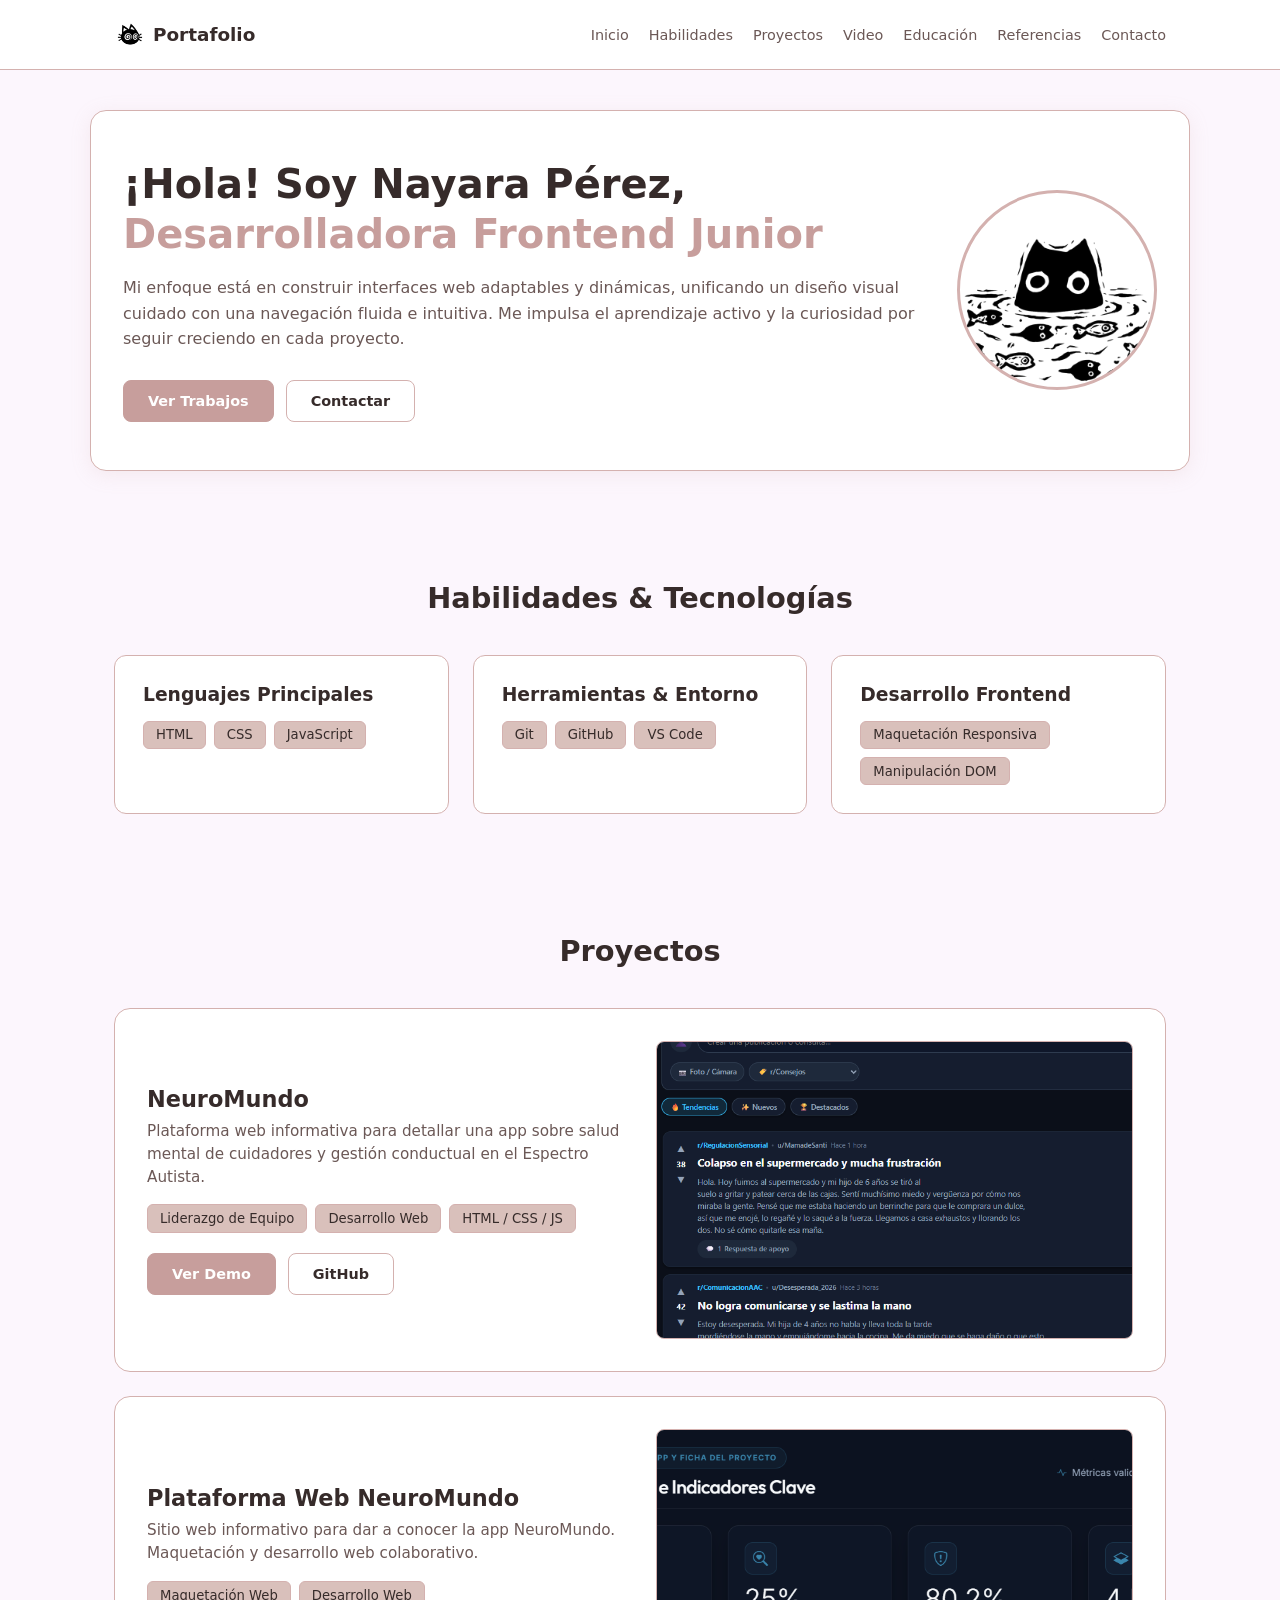
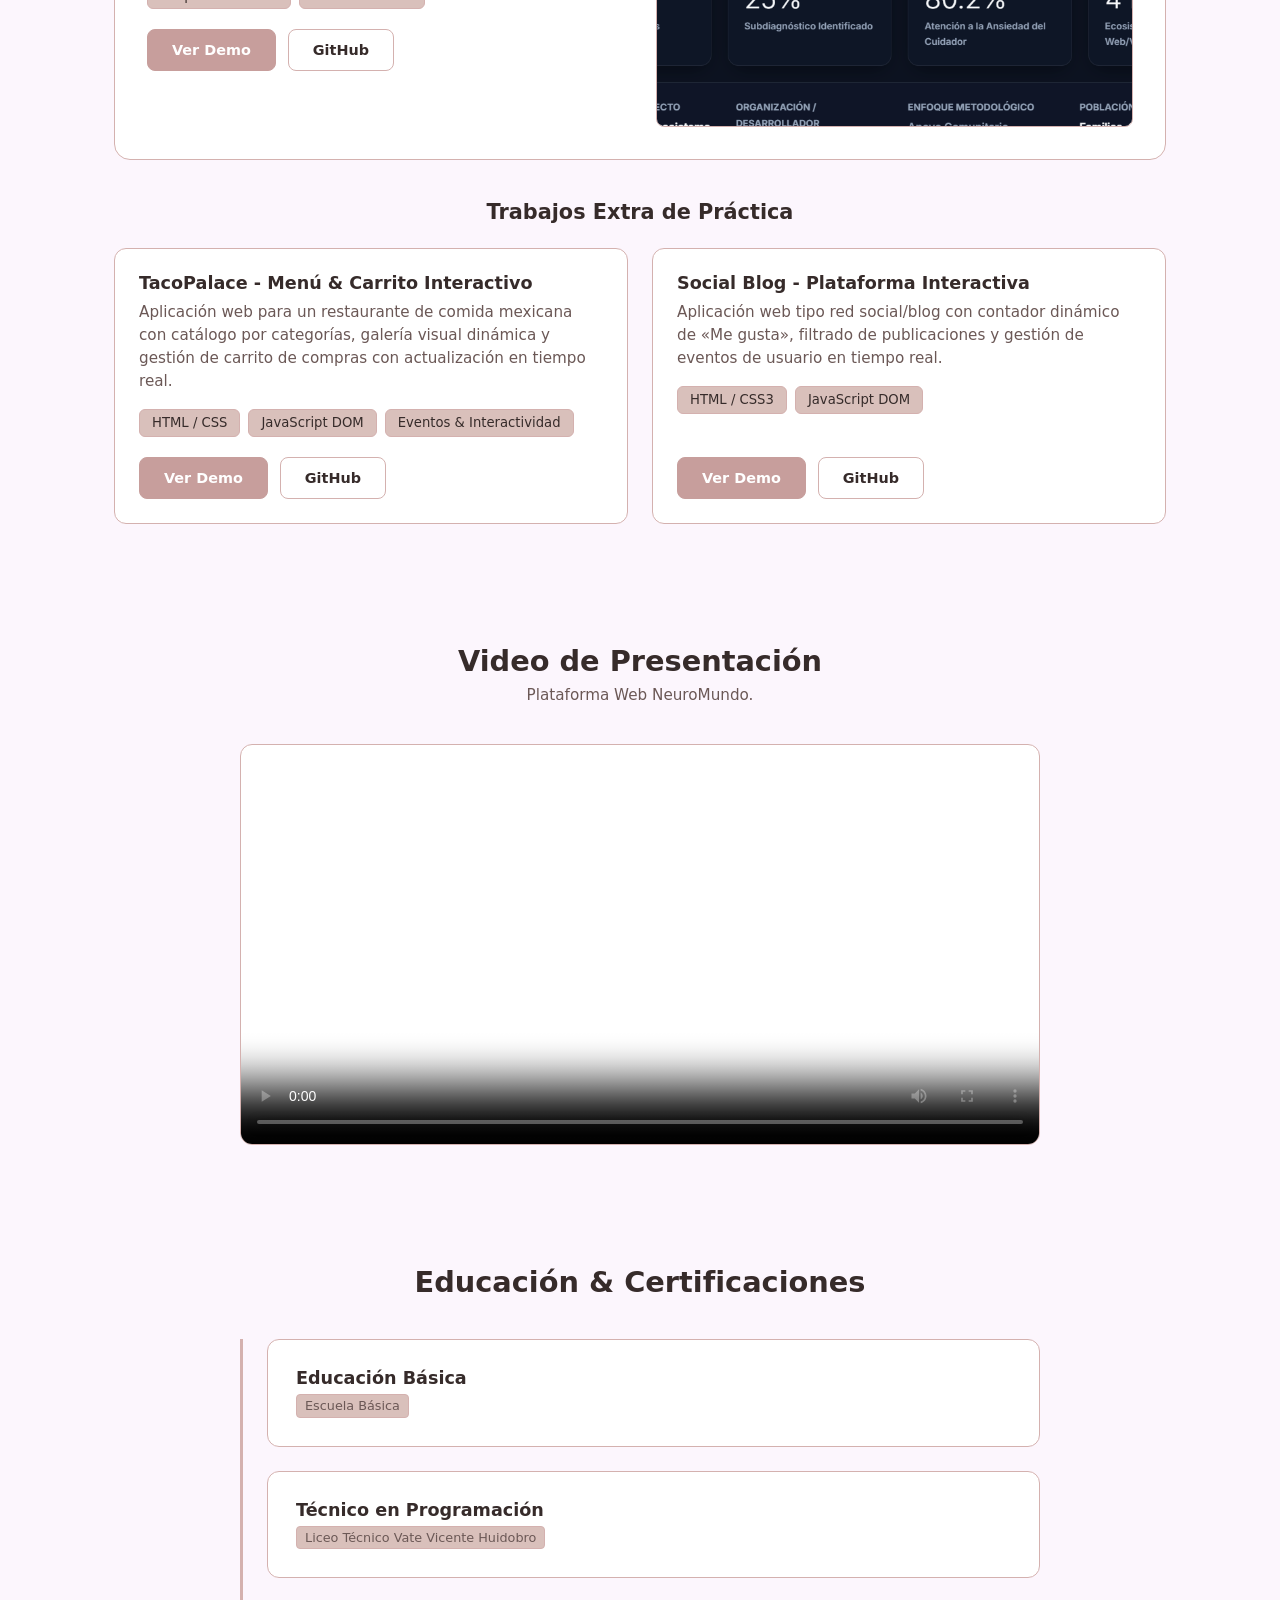
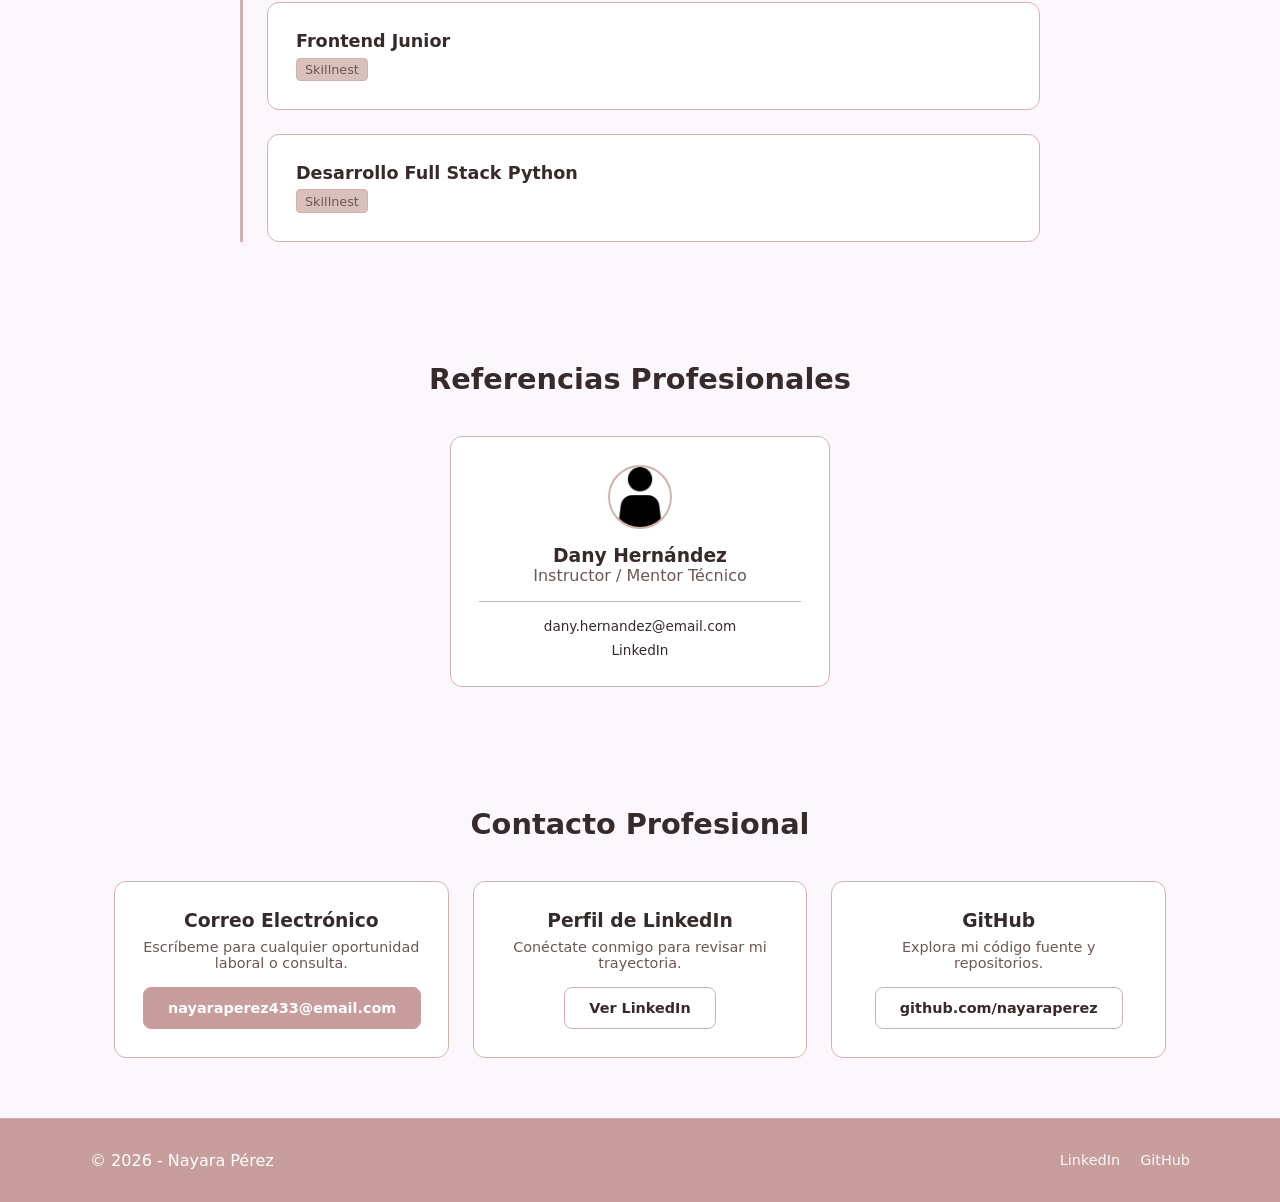
==== Portafolio/index.html @ c48d0a8e "ok" ====
<!DOCTYPE html>
<html lang="es">
<head>
  <!-- =================================================================
       ENCABEZADO Y CONFIGURACIÓN BASE
       ================================================================= -->
  <meta charset="UTF-8">
  <meta name="viewport" content="width=device-width, initial-scale=1.0">
  <title>Portafolio | Nayara Pérez</title>
  <link rel="stylesheet" href="static/css/style.css">
</head>
<body>

  <!-- =================================================================
       BARRA DE NAVEGACIÓN
       ================================================================= -->
  <nav class="barra-navegacion">
    <div class="contenedor-navegacion">
      <!-- Logotipo de la marca -->
      <a href="#" class="logotipo">
        <img src="static/img/logo_cat.png" alt="Logotipo personal" class="imagen-logotipo">
        <span>Portafolio</span>
      </a>

      <!-- Botón menú hamburguesa (móviles) -->
      <button class="boton-menu" id="boton-menu" aria-label="Abrir menú de navegación">
        <span class="barra"></span>
        <span class="barra"></span>
        <span class="barra"></span>
      </button>

      <!-- Menú de enlaces principales -->
      <ul class="menu-navegacion" id="menu-navegacion">
        <li><a href="#acerca" class="enlace-navegacion">Inicio</a></li>
        <li><a href="#habilidades" class="enlace-navegacion">Habilidades</a></li>
        <li><a href="#proyectos" class="enlace-navegacion">Proyectos</a></li>
        <li><a href="#video-demostracion" class="enlace-navegacion">Video</a></li>
        <li><a href="#educacion" class="enlace-navegacion">Educación</a></li>
        <li><a href="#referencias" class="enlace-navegacion">Referencias</a></li>
        <li><a href="#contacto" class="enlace-navegacion">Contacto</a></li>
      </ul>
    </div>
  </nav>

  <!-- =================================================================
       CONTENIDO PRINCIPAL
       ================================================================= -->
  <main>

    <!-- ---------------------------------------------------------------
         SECCIÓN: ACERCA DE MÍ (PRESENTACIÓN / HERO)
         --------------------------------------------------------------- -->
    <section id="acerca" class="acerca">
      <div class="tarjeta-presentacion">
        <div class="contenido-presentacion">
          <h1 class="titulo-presentacion">
            ¡Hola! Soy Nayara Pérez,<br>
            <span class="destacado">Desarrolladora Frontend Junior</span>
          </h1>
          
          <p class="descripcion-presentacion">
            Mi enfoque está en construir interfaces web adaptables y dinámicas, unificando un diseño visual cuidado con una navegación fluida e intuitiva. Me impulsa el aprendizaje activo y la curiosidad por seguir creciendo en cada proyecto.
          </p>
          
          <div class="botones-presentacion">
            <a href="#proyectos" class="boton boton-principal">Ver Trabajos</a>
            <a href="#contacto" class="boton boton-borde">Contactar</a>
          </div>
        </div>

        <div class="multimedia-presentacion">
          <div class="contenedor-avatar">
            <img src="static/img/gatos.png" alt="Fotografía profesional de Nayara Pérez" class="imagen-presentacion">
          </div>
        </div>
      </div>
    </section>

    <!-- ---------------------------------------------------------------
         SECCIÓN: HABILIDADES Y TECNOLOGÍAS
         --------------------------------------------------------------- -->
    <section id="habilidades" class="habilidades contenedor-seccion">
      <div class="encabezado-habilidades">
        <h2 class="titulo-habilidades">Habilidades & Tecnologías</h2>
      </div>

      <div class="cuadricula-habilidades">
        <article class="tarjeta-habilidad">
          <div class="encabezado-tarjeta">
            <h3>Lenguajes Principales</h3>
          </div>
          <div class="etiquetas">
            <span class="etiqueta">HTML</span>
            <span class="etiqueta">CSS</span>
            <span class="etiqueta">JavaScript</span>
          </div>
        </article>

        <article class="tarjeta-habilidad">
          <div class="encabezado-tarjeta">
            <h3>Herramientas & Entorno</h3>
          </div>
          <div class="etiquetas">
            <span class="etiqueta">Git</span>
            <span class="etiqueta">GitHub</span>
            <span class="etiqueta">VS Code</span>
          </div>
        </article>

        <article class="tarjeta-habilidad">
          <div class="encabezado-tarjeta">
            <h3>Desarrollo Frontend</h3>
          </div>
          <div class="etiquetas">
            <span class="etiqueta">Maquetación Responsiva</span>
            <span class="etiqueta">Manipulación DOM</span>
          </div>
        </article>
      </div>
    </section>

    <!-- ---------------------------------------------------------------
         SECCIÓN: PROYECTOS 
         --------------------------------------------------------------- -->
    <section id="proyectos" class="proyectos contenedor-seccion">
      <div class="encabezado-proyectos">
        <h2 class="titulo-proyectos">Proyectos</h2>
      </div>

      <div class="cuadricula-proyectos">
        <!-- Proyecto 1 -->
        <div class="tarjeta-proyecto">
          <div class="informacion-proyecto">
            <h3 class="nombre-proyecto">NeuroMundo</h3>
            <p class="descripcion-proyecto">
              Plataforma web informativa para detallar una app sobre salud mental de cuidadores y gestión conductual en el Espectro Autista.
            </p>
            
            <div class="etiquetas">
              <span class="etiqueta">Liderazgo de Equipo</span>
              <span class="etiqueta">Desarrollo Web</span>
              <span class="etiqueta">HTML / CSS / JS</span>
            </div>

            <div class="enlaces-proyecto">
              <a href="https://iris014.github.io/App-Neuro-Mundo/" target="_blank" rel="noopener" class="boton boton-principal">Ver Demo</a>
              <a href="https://github.com/Iris014/App-Neuro-Mundo" target="_blank" rel="noopener" class="boton boton-borde">GitHub</a>
            </div>
          </div>

          <div class="vista-previa-proyecto">
            <div class="marco-vista-previa">
              <img src="static/img/imagen_proyecto.png" alt="Vista previa del proyecto NeuroMundo" class="imagen-proyecto">
            </div>
          </div>
        </div>

        <!-- Proyecto 2 -->
        <div class="tarjeta-proyecto">
          <div class="informacion-proyecto">
            <h3 class="nombre-proyecto">Plataforma Web NeuroMundo</h3>
            <p class="descripcion-proyecto">
              Sitio web informativo para dar a conocer la app NeuroMundo. Maquetación y desarrollo web colaborativo.
            </p>
            
            <div class="etiquetas">
              <span class="etiqueta">Maquetación Web</span>
              <span class="etiqueta">Desarrollo Web</span>
            </div>

            <div class="enlaces-proyecto">
              <a href="https://iris014.github.io/Neu-Industries/" target="_blank" rel="noopener" class="boton boton-principal">Ver Demo</a>
              <a href="https://github.com/Iris014/Neu-Industries" target="_blank" rel="noopener" class="boton boton-borde">GitHub</a>
            </div>
          </div>

          <div class="vista-previa-proyecto">
            <div class="marco-vista-previa">
              <img src="static/img/web_foto.png" alt="Vista previa del sitio web NeuroMundo" class="imagen-proyecto">
            </div>
          </div>
        </div>
      </div>

      <!-- TRABAJOS EXTRA DE PRÁCTICA -->
      <div class="seccion-proyectos-extra">
        <h3 class="subtitulo-proyectos-extra">Trabajos Extra de Práctica</h3>
        <div class="cuadricula-proyectos-extra">
          
          <!-- Práctica 1: TacoPalace -->
          <article class="tarjeta-proyecto-extra">
            <div class="contenido-proyecto-extra">
              <h4 class="nombre-proyecto-extra">TacoPalace - Menú & Carrito Interactivo</h4>
              <p class="descripcion-proyecto">
                Aplicación web para un restaurante de comida mexicana con catálogo por categorías, galería visual dinámica y gestión de carrito de compras con actualización en tiempo real.
              </p>
              <div class="etiquetas">
                <span class="etiqueta">HTML / CSS</span>
                <span class="etiqueta">JavaScript DOM</span>
                <span class="etiqueta">Eventos & Interactividad</span>
              </div>
            </div>
            <div class="enlaces-proyecto">
              <a href="https://nayaraperez.github.io/TACO/" target="_blank" rel="noopener" class="boton boton-principal">Ver Demo</a>
              <a href="https://github.com/nayaraperez/TACO" target="_blank" rel="noopener" class="boton boton-borde">GitHub</a>
            </div>
          </article>

          <!-- Práctica 2: Social Blog -->
          <article class="tarjeta-proyecto-extra">
            <div class="contenido-proyecto-extra">
              <h4 class="nombre-proyecto-extra">Social Blog - Plataforma Interactiva</h4>
              <p class="descripcion-proyecto">
                Aplicación web tipo red social/blog con contador dinámico de «Me gusta», filtrado de publicaciones y gestión de eventos de usuario en tiempo real.
              </p>
              <div class="etiquetas">
                <span class="etiqueta">HTML / CSS3</span>
                <span class="etiqueta">JavaScript DOM</span>
              </div>
            </div>
            <div class="enlaces-proyecto">
              <a href=" https://nayaraperez.github.io/Like/" target="_blank" rel="noopener" class="boton boton-principal">Ver Demo</a>
              <a href="https://github.com/nayaraperez/Like" target="_blank" rel="noopener" class="boton boton-borde">GitHub</a>
            </div>
          </article>

        </div>
      </div>
    </section>

    <!-- ---------------------------------------------------------------
         SECCIÓN: VIDEO DEMOSTRACIÓN
         --------------------------------------------------------------- -->
    <section id="video-demostracion" class="seccion-video contenedor-seccion">
      <div class="encabezado-video">
        <h2 class="titulo-video">Video de Presentación</h2>
        <p class="subtitulo-video">Plataforma Web NeuroMundo.</p>
      </div>

      <div class="contenedor-video">
        <video controls poster="portada.jpg">
          <source src="static/video/Loom _ Free Screen & Video Recording Software _ Loom - 14 August 2026 (1).mp4" type="video/mp4">
          Tu navegador no soporta la reproducción de video HTML5.
        </video>
      </div>
    </section>

    <!-- ---------------------------------------------------------------
         SECCIÓN: EDUCACIÓN Y CERTIFICACIONES
         --------------------------------------------------------------- -->
    <section id="educacion" class="educacion contenedor-seccion">
      <div class="encabezado-educacion">
        <h2 class="titulo-educacion">Educación & Certificaciones</h2>
      </div>

      <div class="linea-tiempo">
        <article class="tarjeta-linea-tiempo">
          <h3 class="titulo-estudio">Educación Básica</h3>
          <span class="insignia-institucion">Escuela Básica</span>
        </article>

        <article class="tarjeta-linea-tiempo">
          <h3 class="titulo-estudio">Técnico en Programación</h3>
          <span class="insignia-institucion">Liceo Técnico Vate Vicente Huidobro</span>
        </article>

        <article class="tarjeta-linea-tiempo">
          <h3 class="titulo-estudio">Frontend Junior</h3>
          <span class="insignia-institucion">Skillnest</span>
        </article>

        <article class="tarjeta-linea-tiempo">
          <h3 class="titulo-estudio">Desarrollo Full Stack Python</h3>
          <span class="insignia-institucion">Skillnest</span>
        </article>
      </div>
    </section>

    <!-- ---------------------------------------------------------------
         SECCIÓN: REFERENCIAS PROFESIONALES
         --------------------------------------------------------------- -->
    <section id="referencias" class="referencias contenedor-seccion">
      <div class="encabezado-referencias">
        <h2 class="titulo-referencias">Referencias Profesionales</h2>
      </div>

      <div class="cuadricula-referencias">
        <article class="tarjeta-referencia">
          <div class="contenedor-avatar-referencia">
            <img src="static/img/persona.png" alt="Fotografía de Dany Hernández" class="imagen-referencia">
          </div>
          <h3>Dany Hernández</h3>
          <p class="cargo-referencia">Instructor / Mentor Técnico</p>
          
          <div class="contactos-referencia">
            <a href="mailto:dany.hernandez@email.com" class="item-contacto-referencia">dany.hernandez@email.com</a>
            <a href="https://linkedin.com" target="_blank" rel="noopener" class="item-contacto-referencia">LinkedIn</a>
          </div>
        </article>
      </div>
    </section>

    <!-- ---------------------------------------------------------------
         SECCIÓN: CONTACTO PROFESIONAL
         --------------------------------------------------------------- -->
    <section id="contacto" class="contacto contenedor-seccion">
      <div class="encabezado-contacto">
        <h2 class="titulo-contacto">Contacto Profesional</h2>
      </div>

      <div class="contenedor-tarjetas-contacto">
        <article class="tarjeta-contacto">
          <h3>Correo Electrónico</h3>
          <p>Escríbeme para cualquier oportunidad laboral o consulta.</p>
          <a href="mailto:nayaraperez433@email.com" class="boton boton-principal">nayaraperez433@email.com</a>
        </article>

        <article class="tarjeta-contacto">
          <h3>Perfil de LinkedIn</h3>
          <p>Conéctate conmigo para revisar mi trayectoria.</p>
          <a href="https://www.linkedin.com/in/nayara-p%C3%A9rez-1a4970438/" target="_blank" rel="noopener" class="boton boton-borde">Ver LinkedIn</a>
        </article>

        <article class="tarjeta-contacto">
          <h3>GitHub</h3>
          <p>Explora mi código fuente y repositorios.</p>
          <a href="https://github.com/nayaraperez" target="_blank" rel="noopener" class="boton boton-borde">github.com/nayaraperez</a>
        </article>
      </div>
    </section>

  </main>

  <!-- =================================================================
       PIE DE PÁGINA (FOOTER)
       ================================================================= -->
  <footer class="pie-pagina">
    <div class="contenedor-pie-pagina">
      <p>&copy; 2026 - Nayara Pérez</p>
      <div class="enlaces-pie-pagina">
        <a href="https://www.linkedin.com/in/nayara-p%C3%A9rez-1a4970438/" target="_blank" rel="noopener">LinkedIn</a>
        <a href="https://github.com/nayaraperez" target="_blank" rel="noopener">GitHub</a>
      </div>
    </div>
  </footer>

  <!-- =================================================================
       SCRIPTS DE INTERACTIVIDAD
       ================================================================= -->
  <script src="static/js/script.js"></script>
</body>
</html>
---- Portafolio/static/css/style.css ----
/* =================================================================
   1. CONFIGURACIÓN BASE Y REINICIO (RESET)
   ================================================================= */
* {
  margin: 0;
  padding: 0;
  box-sizing: border-box;
  font-family: system-ui, -apple-system, BlinkMacSystemFont, 'Segoe UI', Roboto, sans-serif;
}

html {
  scroll-behavior: smooth;
}

body {
  background-color: #fcf6fd;
  color: #362B2A;
  overflow-x: hidden;
}

/* =================================================================
   2. ANIMACIÓN DE REVELADO SIMPLE (.revelar)
   ================================================================= */
.revelar {
  opacity: 0;
  transform: translateY(20px);
  transition: opacity 0.5s ease, transform 0.5s ease;
}

.revelar.activo {
  opacity: 1;
  transform: translateY(0);
}

/* =================================================================
   3. BARRA DE NAVEGACIÓN
   ================================================================= */
.barra-navegacion {
  position: fixed;
  top: 0;
  left: 0;
  width: 100%;
  height: 70px;
  background-color: #ffffff;
  border-bottom: 1px solid #D4B1AF;
  z-index: 1000;
  backdrop-filter: blur(8px);
}

.contenedor-navegacion {
  max-width: 1100px;
  height: 100%;
  margin: 0 auto;
  display: flex;
  justify-content: space-between;
  align-items: center;
  padding: 0 24px;
  gap: 16px;
}

.logotipo {
  font-size: 18.4px;
  font-weight: 700;
  color: #362B2A;
  text-decoration: none;
  display: flex;
  align-items: center;
  gap: 7px;
  white-space: nowrap;
}

.imagen-logotipo {
  height: 32px;
  width: auto;
  border-radius: 4px;
}

.menu-navegacion {
  display: flex;
  list-style: none;
  gap: 20px;
  overflow-x: auto;
  white-space: nowrap;
  padding: 8px 0;
  scrollbar-width: none;
}

.menu-navegacion::-webkit-scrollbar {
  display: none;
}

.enlace-navegacion {
  text-decoration: none;
  color: #6B5856;
  font-size: 14.4px;
  font-weight: 500;
  padding: 8px 0;
  transition: color 0.2s ease;
}

.enlace-navegacion:hover {
  color: #C79E9C;
}

.boton-menu {
  display: none;
  background: none;
  border: none;
  cursor: pointer;
  flex-direction: column;
  gap: 5px;
}

.boton-menu .barra {
  width: 24px;
  height: 2px;
  background-color: #362B2A;
  transition: transform 0.3s ease, opacity 0.3s ease;
}

/* =================================================================
   4. BOTONES Y ETIQUETAS
   ================================================================= */
.boton {
  display: inline-flex;
  align-items: center;
  gap: 8px;
  padding: 12px 24px;
  border-radius: 8px;
  font-weight: 600;
  font-size: 14.4px;
  text-decoration: none;
  transition: all 0.2s ease;
}

.boton-principal {
  background-color: #C79E9C;
  color: #ffffff;
  border: 1px solid #C79E9C;
}

.boton-principal:hover {
  background-color: #B58A88;
  border-color: #B58A88;
}

.boton-borde {
  background-color: #ffffff;
  color: #362B2A;
  border: 1px solid #D4B1AF;
}

.boton-borde:hover {
  border-color: #C79E9C;
  background-color: #D9C0BB;
}

.etiquetas {
  display: flex;
  flex-wrap: wrap;
  gap: 8px;
}

.etiqueta {
  background-color: #D9C0BB;
  color: #362B2A;
  border: 1px solid #D4B1AF;
  padding: 5.6px 12px;
  border-radius: 6px;
  font-size: 13.2px;
  font-weight: 500;
}

/* =================================================================
   5. SECCIÓN ACERCA DE MÍ (PRESENTACIÓN)
   ================================================================= */
.acerca {
  padding: 110px 24px 50px;
  display: flex;
  justify-content: center;
}

.tarjeta-presentacion {
  width: 100%;
  max-width: 1100px;
  
  /* -------------------------------------------------------------
     OPCIONES PARA CAMBIAR EL FONDO DE LA CAJA DE INICIO / SOBRE MÍ:
     
     Option 1: Fondo blanco estándar
     background-color: #ffffff;

     Option 2: Fondo pastel suave
     background-color: #fff6f8;

     Option 3: Degradado sutil con la paleta de colores
     background: linear-gradient(135deg, #ffffff 0%, #fbeeed 100%);

     Option 4: Imagen de fondo (descomenta y coloca tu ruta)
     background: url('../img/tu_fondo.jpg') center/cover no-repeat;
     ------------------------------------------------------------- */
  background-color: #ffffff;

  border: 1px solid #D4B1AF;
  border-radius: 16px;
  padding: 48px 32px;
  display: flex;
  flex-wrap: wrap;
  gap: 40px;
  align-items: center;
  justify-content: center;
  box-shadow: 0 4px 20px rgba(199, 158, 156, 0.15);
}

.contenido-presentacion {
  flex: 1 1 300px;
}

.titulo-presentacion {
  font-size: clamp(28.8px, 3.5vw, 40px);
  font-weight: 700;
  line-height: 1.25;
  color: #362B2A;
  margin-bottom: 16px;
}

.destacado {
  color: #C79E9C;
}

.descripcion-presentacion {
  font-size: 16px;
  color: #6B5856;
  line-height: 1.6;
  margin-bottom: 28px;
}

.botones-presentacion {
  display: flex;
  flex-wrap: wrap;
  gap: 12px;
}

.multimedia-presentacion {
  display: flex;
  justify-content: center;
}

.contenedor-avatar {
  width: 200px;
  height: 200px;
  border-radius: 50%;
  overflow: hidden;
  border: 3px solid #D4B1AF;
}

.contenedor-avatar img {
  width: 100%;
  height: 100%;
  object-fit: cover;
}

/* =================================================================
   6. CONTENEDORES Y SECCIONES GENERALES
   ================================================================= */
.contenedor-seccion {
  padding: 60px 24px;
  max-width: 1100px;
  margin: 0 auto;
}

.encabezado-habilidades, .encabezado-proyectos, .encabezado-video, .encabezado-educacion, .encabezado-referencias, .encabezado-contacto {
  text-align: center;
  margin-bottom: 40px;
}

.titulo-habilidades, .titulo-proyectos, .titulo-video, .titulo-educacion, .titulo-referencias, .titulo-contacto {
  font-size: 28.8px;
  font-weight: 700;
  color: #362B2A;
}

.subtitulo-video, .subtitulo-contacto {
  font-size: 15.2px;
  color: #6B5856;
  margin-top: 8px;
}

/* CUADRÍCULAS Y TARJETAS */
.cuadricula-habilidades, .contenedor-tarjetas-contacto {
  display: grid;
  grid-template-columns: repeat(auto-fit, minmax(280px, 1fr));
  gap: 24px;
}

.tarjeta-habilidad, .tarjeta-linea-tiempo, .tarjeta-referencia, .tarjeta-contacto {
  background-color: #ffffff;
  border: 1px solid #D4B1AF;
  border-radius: 12px;
  padding: 28px;
}

.tarjeta-habilidad h3 {
  color: #362B2A;
}

.encabezado-tarjeta {
  display: flex;
  align-items: center;
  gap: 12px;
  margin-bottom: 16px;
}

/* =================================================================
   7. SECCIÓN PROYECTOS Y TRABAJOS EXTRA DE PRÁCTICA
   ================================================================= */
.cuadricula-proyectos {
  display: flex;
  flex-direction: column;
  gap: 24px;
}

.tarjeta-proyecto {
  background-color: #ffffff;
  border: 1px solid #D4B1AF;
  border-radius: 16px;
  padding: 32px;
  display: flex;
  flex-wrap: wrap-reverse;
  gap: 32px;
  align-items: center;
}

.informacion-proyecto {
  flex: 1 1 280px;
}

.vista-previa-proyecto {
  flex: 1 1 280px;
}

.nombre-proyecto {
  font-size: 22.4px;
  font-weight: 700;
  color: #362B2A;
  margin-bottom: 8px;
}

.descripcion-proyecto {
  font-size: 15.2px;
  color: #6B5856;
  line-height: 1.5;
  margin-bottom: 16px;
}

.enlaces-proyecto {
  display: flex;
  gap: 12px;
  margin-top: 20px;
}

.marco-vista-previa {
  width: 100%;
  aspect-ratio: 16 / 10;
  border-radius: 8px;
  overflow: hidden;
  border: 1px solid #D4B1AF;
}

.imagen-proyecto {
  width: 100%;
  height: 100%;
  object-fit: cover;
}

/* ESTILOS TRABAJOS EXTRA DE PRÁCTICA (DOS CAJAS JUNTA EN CUADRÍCULA) */
.seccion-proyectos-extra {
  margin-top: 40px;
}

.subtitulo-proyectos-extra {
  font-size: 20.8px;
  font-weight: 700;
  color: #362B2A;
  text-align: center;
  margin-bottom: 24px;
}

.cuadricula-proyectos-extra {
  display: grid;
  grid-template-columns: repeat(auto-fit, minmax(280px, 1fr));
  gap: 24px;
}

.tarjeta-proyecto-extra {
  background-color: #ffffff;
  border: 1px solid #D4B1AF;
  border-radius: 12px;
  padding: 24px;
  display: flex;
  flex-direction: column;
  justify-content: space-between;
}

.nombre-proyecto-extra {
  font-size: 17.6px;
  font-weight: 700;
  color: #362B2A;
  margin-bottom: 8px;
}

/* =================================================================
   8. SECCIÓN VIDEO
   ================================================================= */
.contenedor-video {
  max-width: 800px;
  margin: 0 auto;
  border-radius: 12px;
  overflow: hidden;
  border: 1px solid #D4B1AF;
  background-color: #ffffff;
}

.contenedor-video video {
  width: 100%;
  display: block;
}

/* =================================================================
   9. SECCIÓN EDUCACIÓN
   ================================================================= */
.linea-tiempo {
  max-width: 800px;
  margin: 0 auto;
  border-left: 3px solid #D4B1AF;
  padding-left: 24px;
  display: flex;
  flex-direction: column;
  gap: 24px;
}

.titulo-estudio {
  font-size: 17.6px;
  font-weight: 700;
  color: #362B2A;
}

.insignia-institucion {
  font-size: 12.8px;
  color: #6B5856;
  background-color: #D9C0BB;
  border: 1px solid #D4B1AF;
  padding: 3.2px 8px;
  border-radius: 4px;
  display: inline-block;
  margin-top: 6.4px;
}

/* =================================================================
   10. SECCIÓN REFERENCIAS
   ================================================================= */
.cuadricula-referencias {
  display: flex;
  justify-content: center;
}

.tarjeta-referencia {
  max-width: 380px;
  width: 100%;
  text-align: center;
}

.tarjeta-referencia h3 {
  color: #362B2A;
}

.cargo-referencia {
  color: #6B5856;
}

.contenedor-avatar-referencia {
  width: 64px;
  height: 64px;
  border-radius: 50%;
  overflow: hidden;
  margin: 0 auto 16px;
  border: 2px solid #D4B1AF;
}

.imagen-referencia {
  width: 100%;
  height: 100%;
  object-fit: cover;
}

.contactos-referencia {
  display: flex;
  flex-direction: column;
  gap: 8px;
  margin-top: 16px;
  padding-top: 16px;
  border-top: 1px solid #D4B1AF;
}

.item-contacto-referencia {
  text-decoration: none;
  color: #362B2A;
  font-size: 13.6px;
  font-weight: 500;
}

.item-contacto-referencia:hover {
  color: #C79E9C;
}

/* =================================================================
   11. SECCIÓN CONTACTO
   ================================================================= */
.tarjeta-contacto {
  text-align: center;
}

.tarjeta-contacto h3 {
  color: #362B2A;
  margin-bottom: 8px;
}

.tarjeta-contacto p {
  font-size: 14.4px;
  color: #6B5856;
  margin-bottom: 16px;
}

/* =================================================================
   12. PIE DE PÁGINA (FOOTER)
   ================================================================= */
.pie-pagina {
  background-color: #C79E9C;
  color: #ffffff;
  border-top: 1px solid #D4B1AF;
  padding: 32px 24px;
  text-align: center;
}

.contenedor-pie-pagina {
  max-width: 1100px;
  margin: 0 auto;
  display: flex;
  justify-content: space-between;
  align-items: center;
  flex-wrap: wrap;
  gap: 16px;
}

.enlaces-pie-pagina {
  display: flex;
  gap: 20px;
}

.enlaces-pie-pagina a {
  color: #fcf6fd;
  text-decoration: none;
  font-size: 14.4px;
  transition: color 0.2s ease;
}

.enlaces-pie-pagina a:hover {
  color: #ffffff;
}

/* =================================================================
   13. ANIMACIÓN PÉTALOS ROSA
   ================================================================= */
.contenedor-petalos {
  position: fixed;
  top: 0;
  left: 0;
  width: 100vw;
  height: 100vh;
  pointer-events: none;
  z-index: -1;
  overflow: hidden;
}

.petalo-rosa {
  position: absolute;
  background-color: #f2a6b4;
  border-radius: 50% 0 50% 50%;
  opacity: 0.75;
  pointer-events: none;
  animation: caer linear infinite, balancear ease-in-out infinite alternate;
}

@keyframes caer {
  0% { top: -10%; }
  100% { top: 105vh; }
}

@keyframes balancear {
  0% { transform: translateX(0) rotate(0deg); }
  100% { transform: translateX(70px) rotate(360deg); }
}
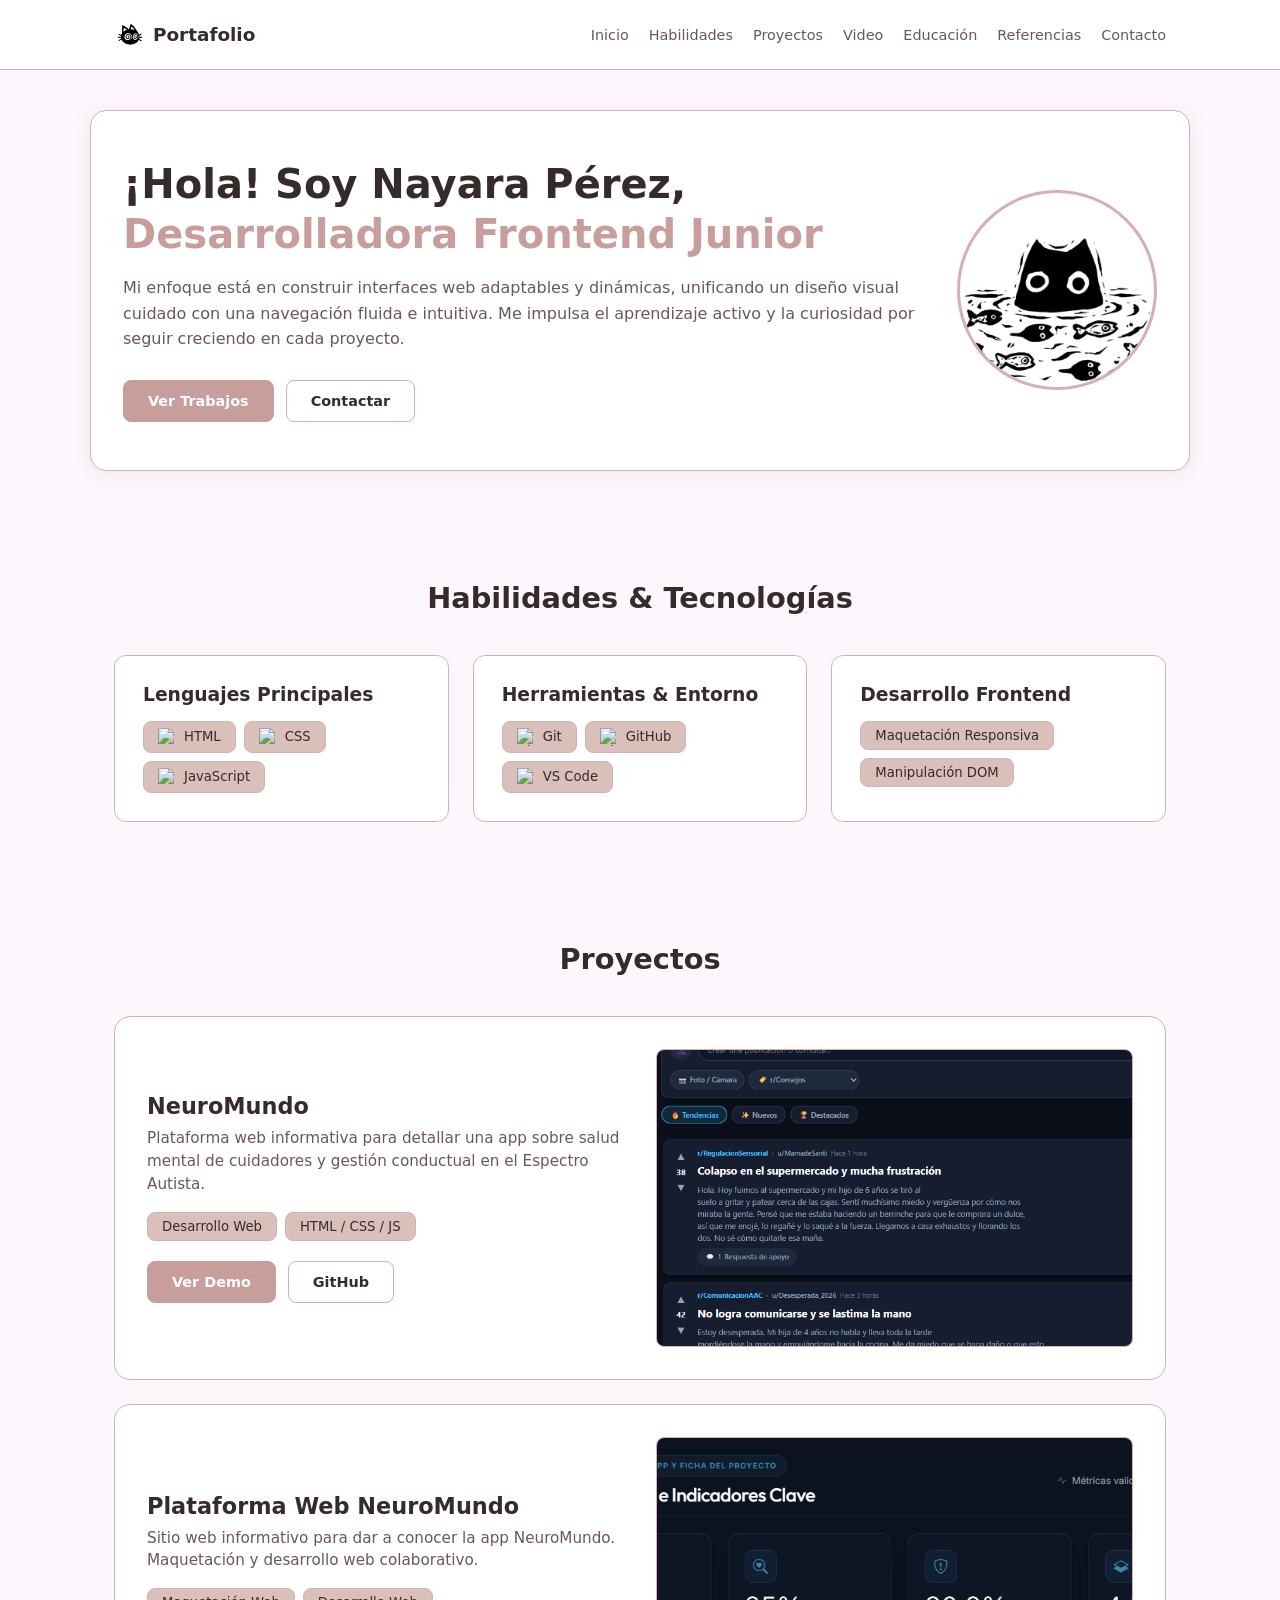
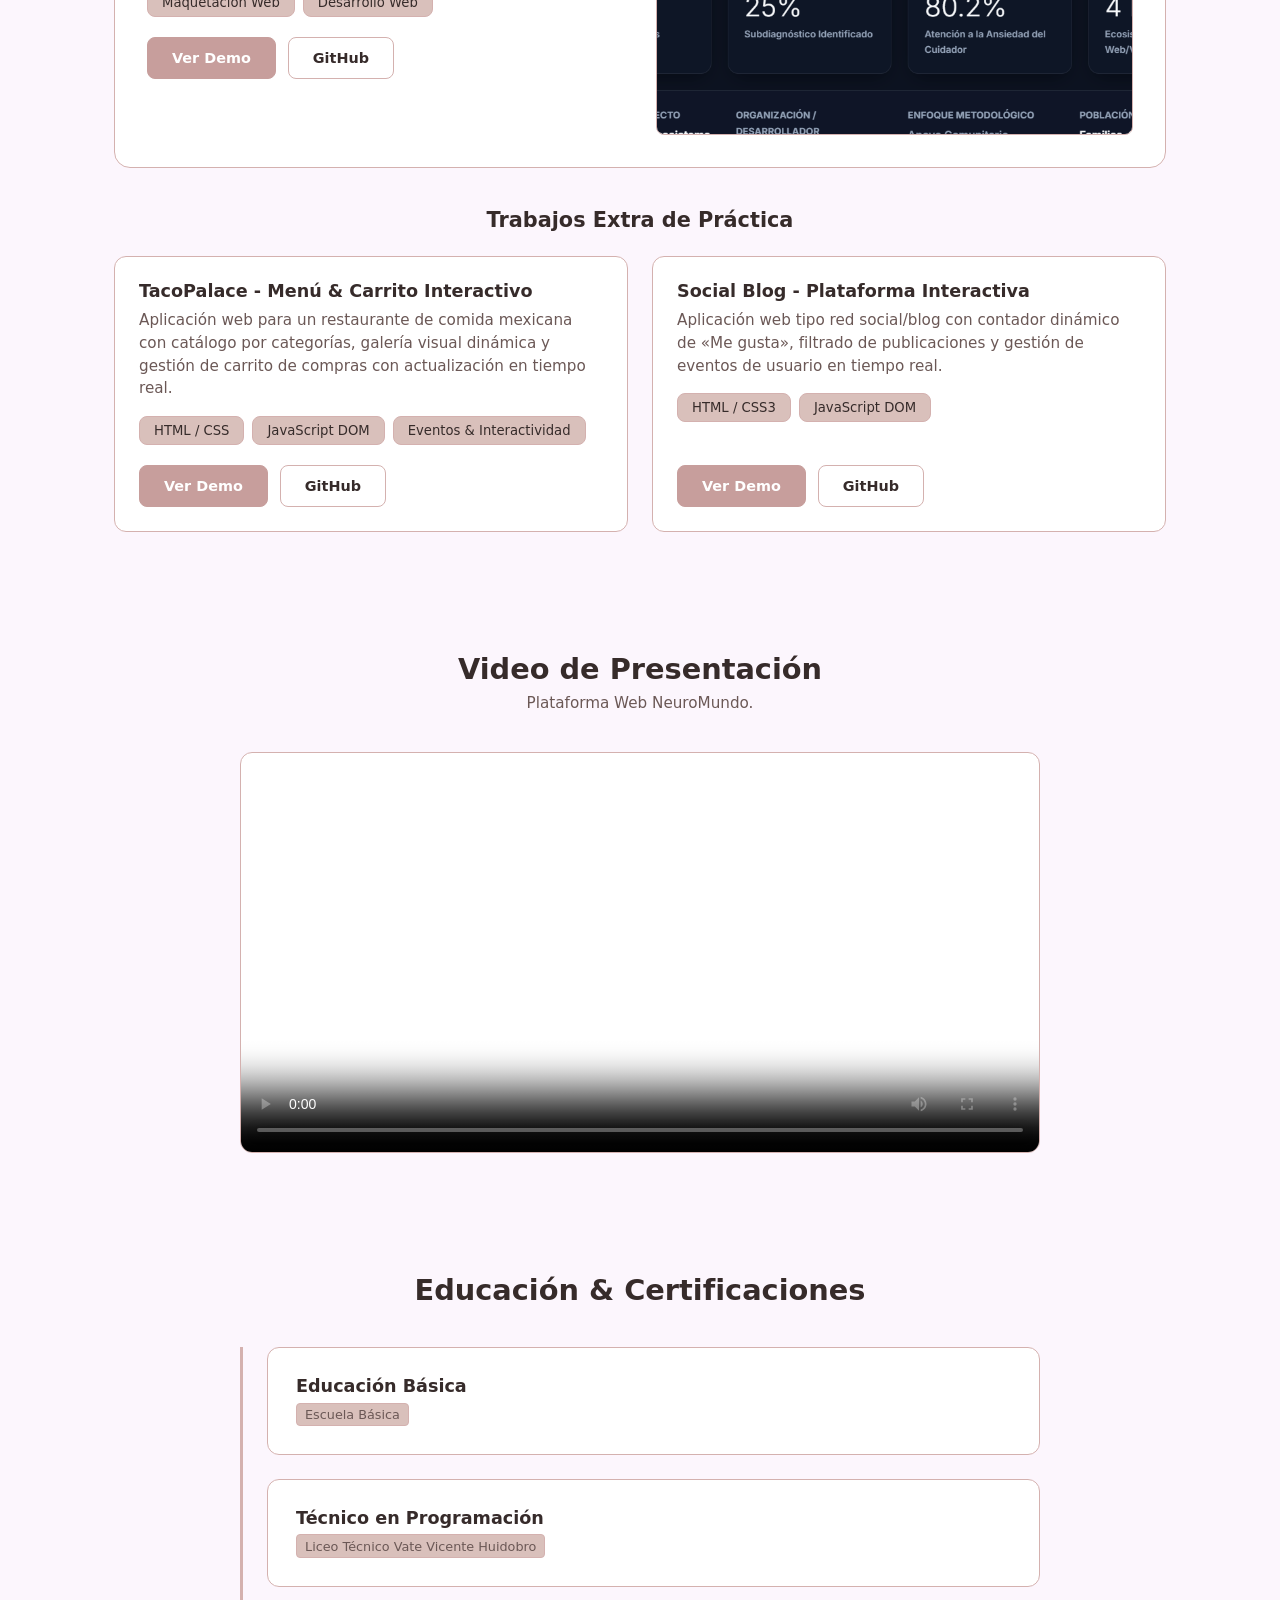
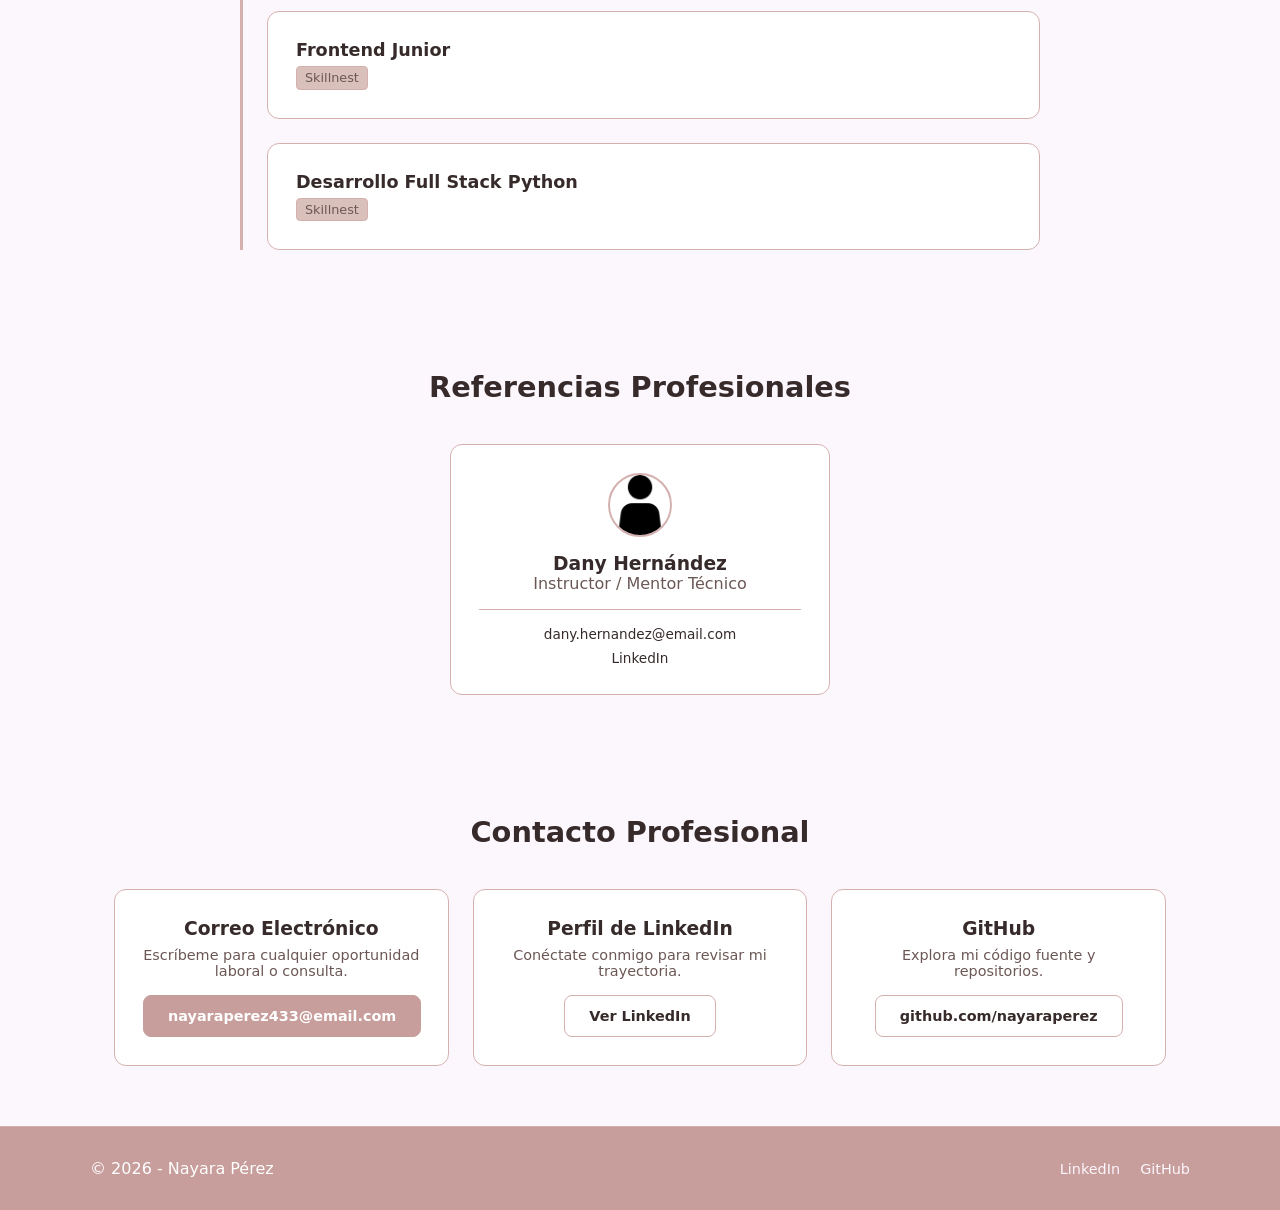
==== commit d23160d9: "ok" ====
--- a/Portafolio/index.html
+++ b/Portafolio/index.html
@@ -76,49 +76,71 @@
       </div>
     </section>
 
-    <!-- ---------------------------------------------------------------
-         SECCIÓN: HABILIDADES Y TECNOLOGÍAS
-         --------------------------------------------------------------- -->
-    <section id="habilidades" class="habilidades contenedor-seccion">
-      <div class="encabezado-habilidades">
-        <h2 class="titulo-habilidades">Habilidades & Tecnologías</h2>
-      </div>
-
-      <div class="cuadricula-habilidades">
-        <article class="tarjeta-habilidad">
-          <div class="encabezado-tarjeta">
-            <h3>Lenguajes Principales</h3>
-          </div>
-          <div class="etiquetas">
-            <span class="etiqueta">HTML</span>
-            <span class="etiqueta">CSS</span>
-            <span class="etiqueta">JavaScript</span>
-          </div>
-        </article>
-
-        <article class="tarjeta-habilidad">
-          <div class="encabezado-tarjeta">
-            <h3>Herramientas & Entorno</h3>
-          </div>
-          <div class="etiquetas">
-            <span class="etiqueta">Git</span>
-            <span class="etiqueta">GitHub</span>
-            <span class="etiqueta">VS Code</span>
-          </div>
-        </article>
-
-        <article class="tarjeta-habilidad">
-          <div class="encabezado-tarjeta">
-            <h3>Desarrollo Frontend</h3>
-          </div>
-          <div class="etiquetas">
-            <span class="etiqueta">Maquetación Responsiva</span>
-            <span class="etiqueta">Manipulación DOM</span>
-          </div>
-        </article>
-      </div>
-    </section>
-
+
+<!-- ---------------------------------------------------------------
+   SECCIÓN: HABILIDADES Y TECNOLOGÍAS
+   --------------------------------------------------------------- -->
+<section id="habilidades" class="habilidades contenedor-seccion">
+  <div class="encabezado-habilidades">
+    <h2 class="titulo-habilidades">Habilidades & Tecnologías</h2>
+  </div>
+
+  <div class="cuadricula-habilidades">
+    <article class="tarjeta-habilidad">
+      <div class="encabezado-tarjeta">
+        <h3>Lenguajes Principales</h3>
+      </div>
+      <div class="etiquetas">
+        <span class="etiqueta">
+          <img src="https://cdn.simpleicons.org/html5/362B2A" alt="HTML" class="icono-etiqueta">
+          HTML
+        </span>
+        <span class="etiqueta">
+          <img src="https://cdn.simpleicons.org/css3/362B2A" alt="CSS" class="icono-etiqueta">
+          CSS
+        </span>
+        <span class="etiqueta">
+          <img src="https://cdn.simpleicons.org/javascript/362B2A" alt="JavaScript" class="icono-etiqueta">
+          JavaScript
+        </span>
+      </div>
+    </article>
+
+    <article class="tarjeta-habilidad">
+      <div class="encabezado-tarjeta">
+        <h3>Herramientas & Entorno</h3>
+      </div>
+      <div class="etiquetas">
+        <span class="etiqueta">
+          <img src="https://cdn.simpleicons.org/git/362B2A" alt="Git" class="icono-etiqueta">
+          Git
+        </span>
+        <span class="etiqueta">
+          <img src="https://cdn.simpleicons.org/github/362B2A" alt="GitHub" class="icono-etiqueta">
+          GitHub
+        </span>
+        <span class="etiqueta">
+          <img src="https://cdn.simpleicons.org/visualstudiocode/362B2A" alt="VS Code" class="icono-etiqueta">
+          VS Code
+        </span>
+      </div>
+    </article>
+
+    <article class="tarjeta-habilidad">
+      <div class="encabezado-tarjeta">
+        <h3>Desarrollo Frontend</h3>
+      </div>
+      <div class="etiquetas">
+        <span class="etiqueta">
+          Maquetación Responsiva
+        </span>
+        <span class="etiqueta">
+          Manipulación DOM
+        </span>
+      </div>
+    </article>
+  </div>
+</section>
     <!-- ---------------------------------------------------------------
          SECCIÓN: PROYECTOS 
          --------------------------------------------------------------- -->
@@ -137,7 +159,6 @@
             </p>
             
             <div class="etiquetas">
-              <span class="etiqueta">Liderazgo de Equipo</span>
               <span class="etiqueta">Desarrollo Web</span>
               <span class="etiqueta">HTML / CSS / JS</span>
             </div>
--- a/Portafolio/static/css/style.css
+++ b/Portafolio/static/css/style.css
@@ -605,3 +605,26 @@
 
 
 
+
+
+
+/* -- habilidades -- */
+.etiqueta {
+  background-color: #D9C0BB;
+  color: #362B2A;
+  border: 1px solid #D4B1AF;
+  padding: 6px 14px;
+  border-radius: 8px;
+  font-size: 13.2px;
+  font-weight: 500;
+  display: inline-flex;
+  align-items: center;
+  gap: 8px;
+}
+
+.icono-etiqueta {
+  width: 18px;
+  height: 18px;
+  object-fit: contain;
+  flex-shrink: 0;
+}
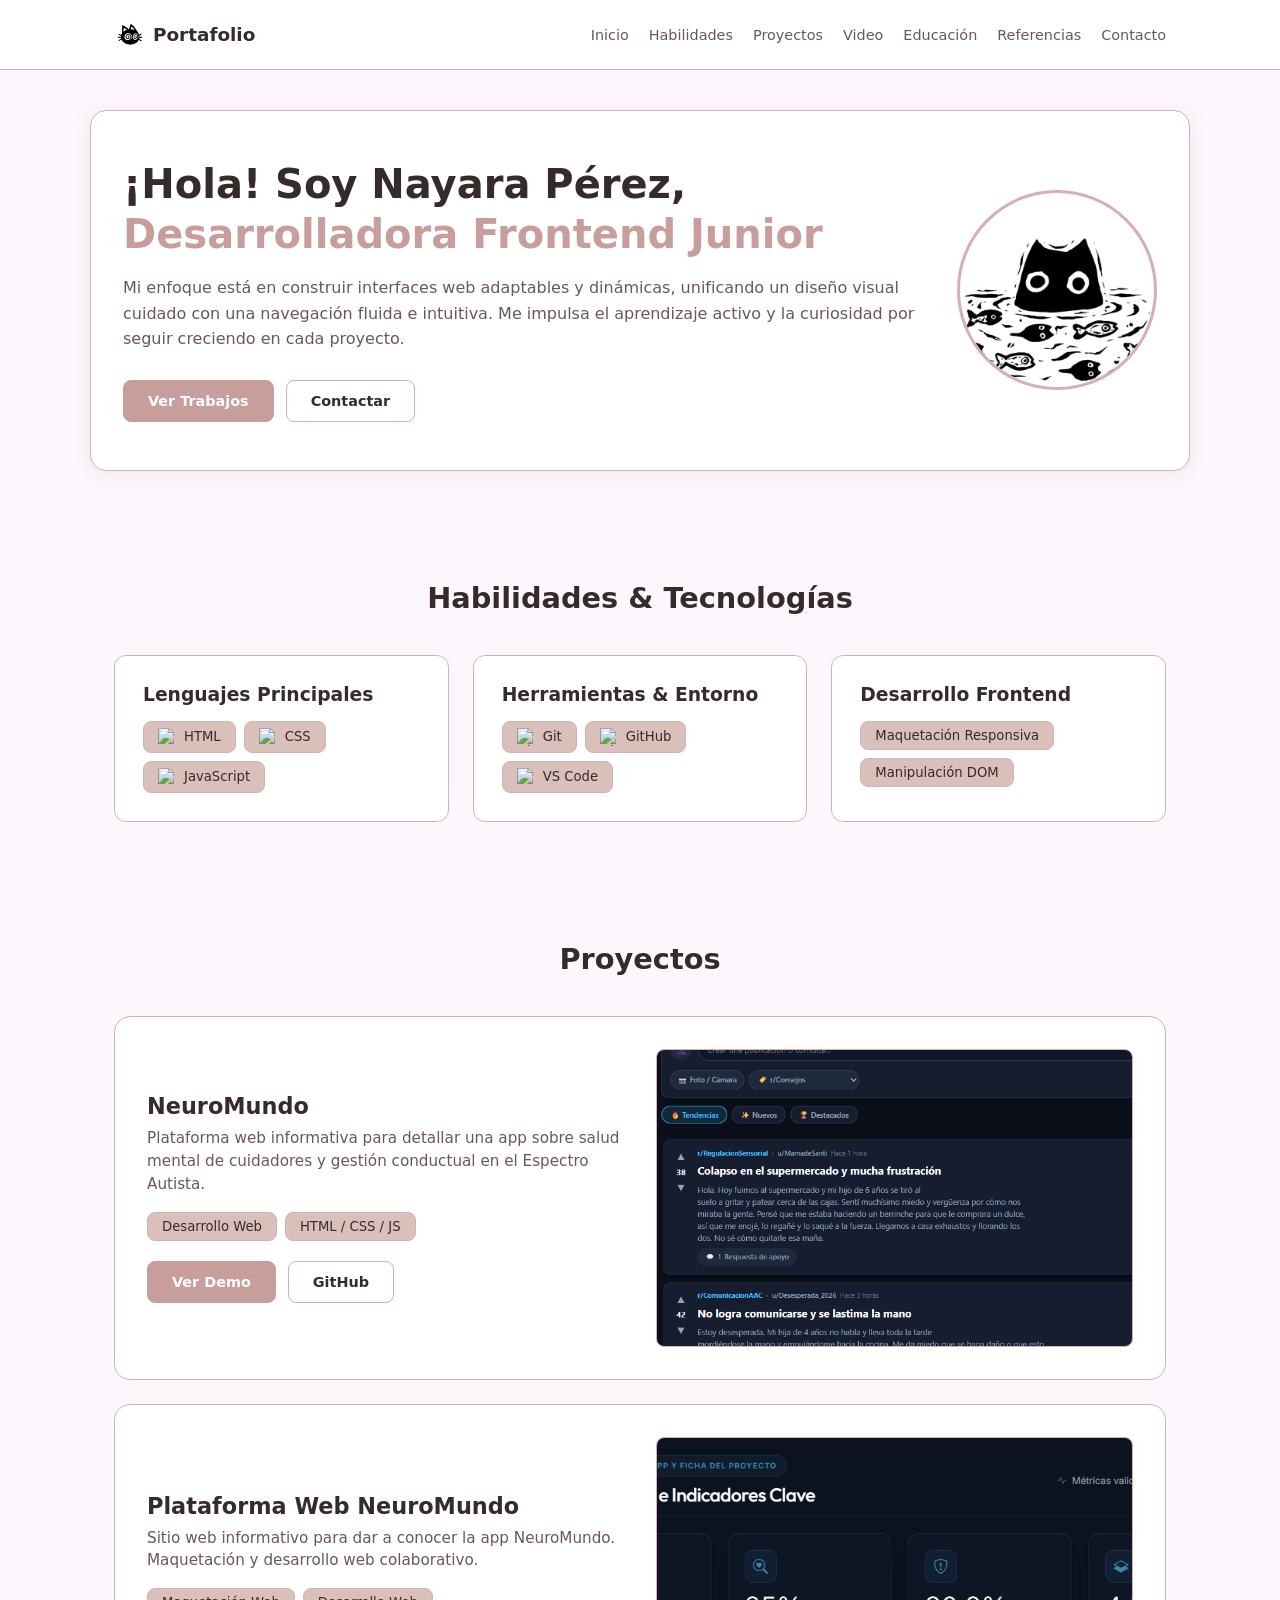
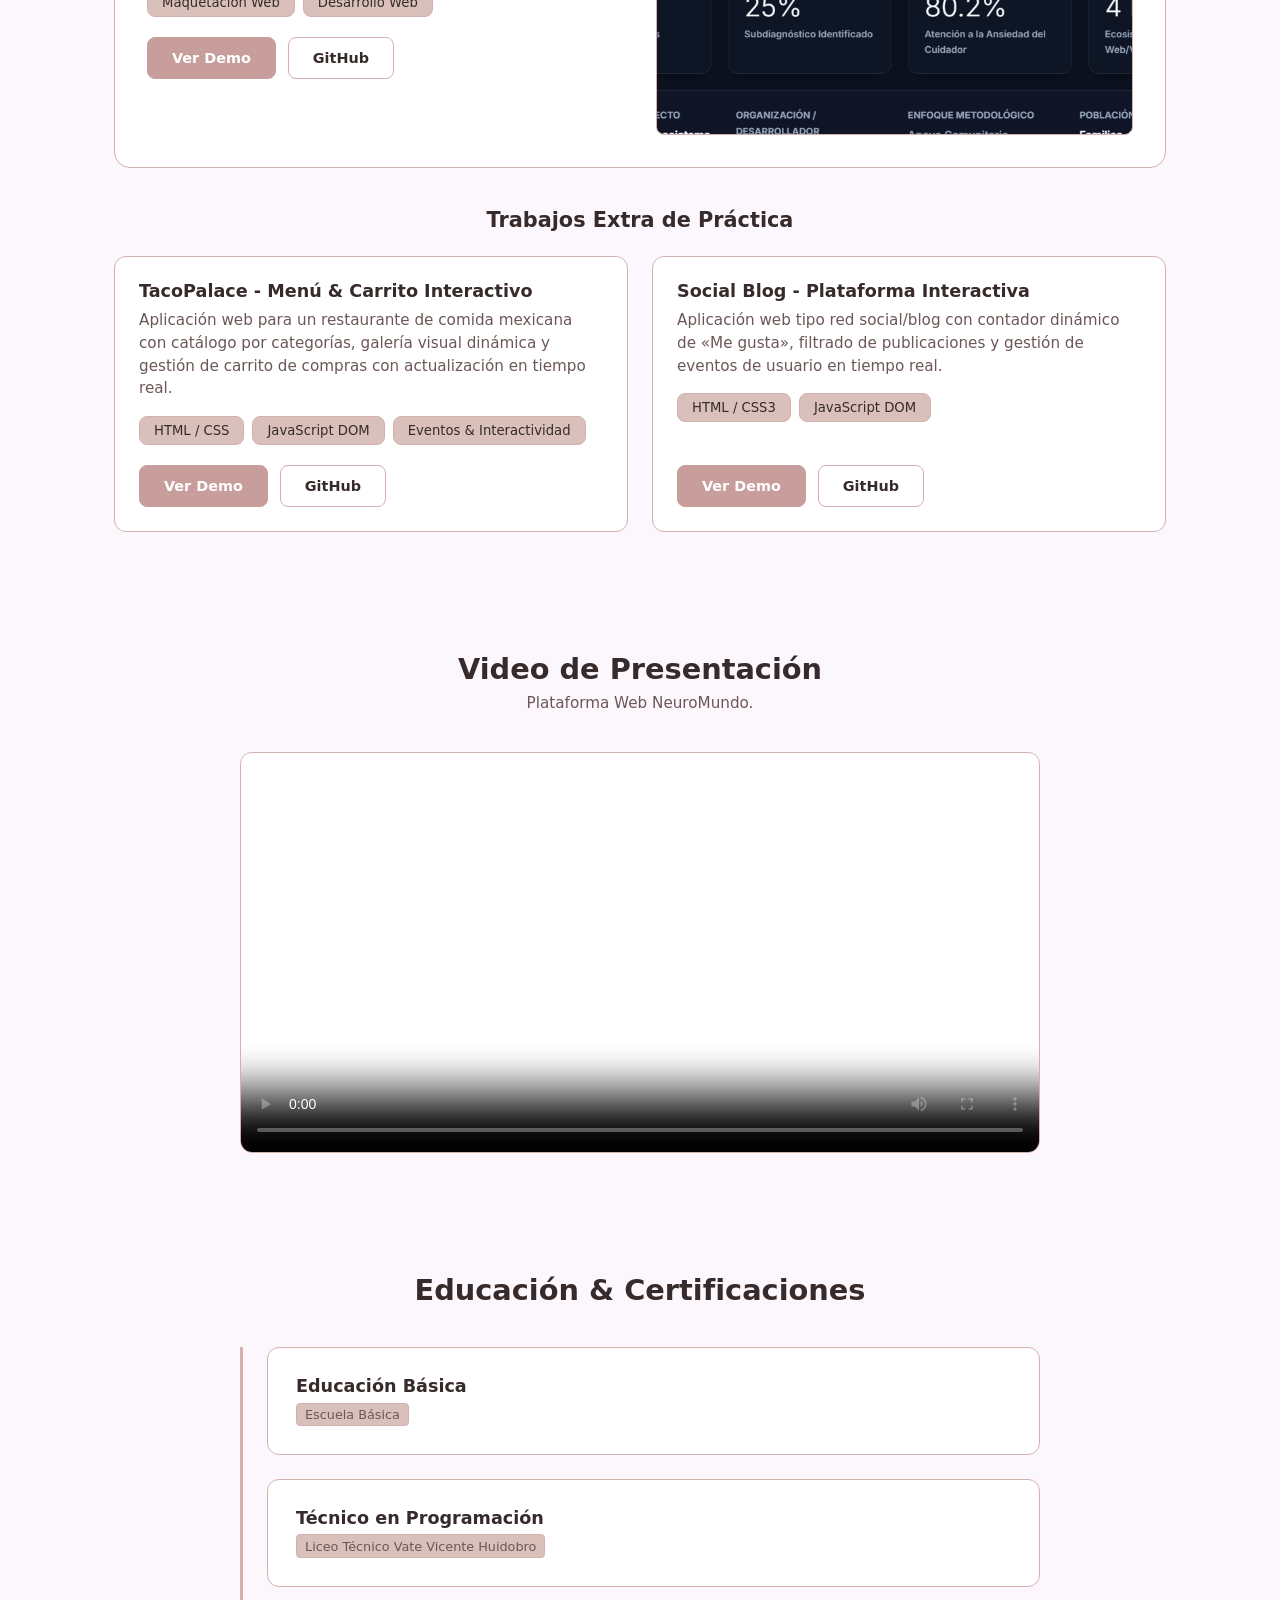
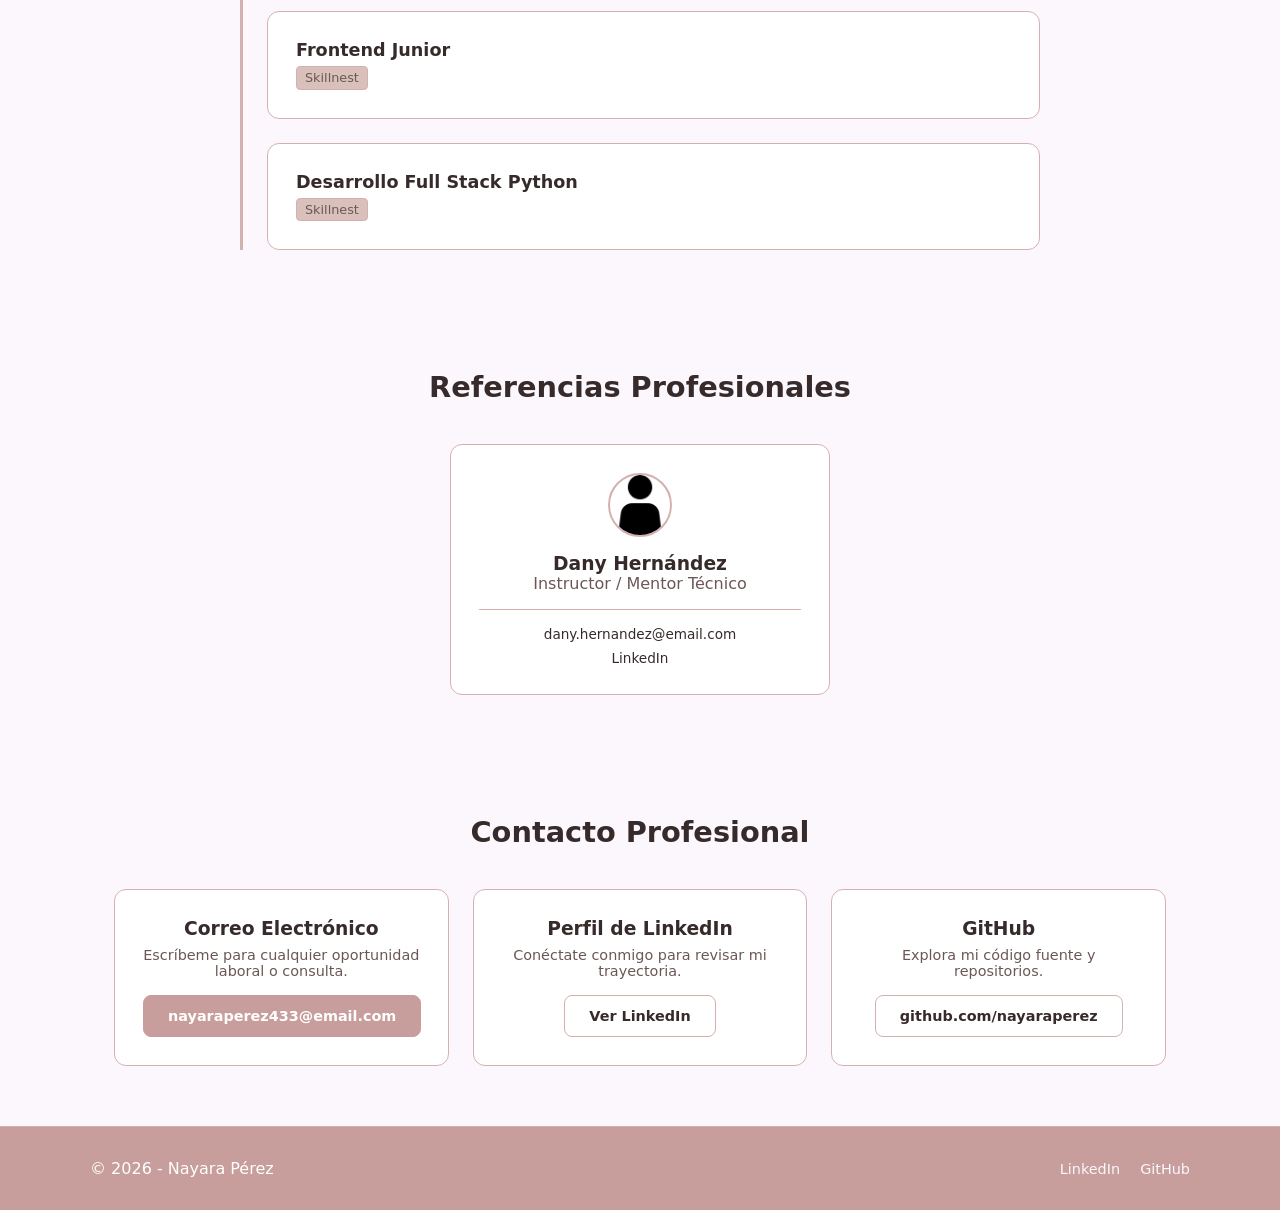
==== commit e0b82fae: "d" ====
--- a/Portafolio/index.html
+++ b/Portafolio/index.html
@@ -259,7 +259,7 @@
       </div>
 
       <div class="contenedor-video">
-        <video controls poster="portada.jpg">
+        <video controls poster="static/img/portada.jpg">
           <source src="static/video/Loom _ Free Screen & Video Recording Software _ Loom - 14 August 2026 (1).mp4" type="video/mp4">
           Tu navegador no soporta la reproducción de video HTML5.
         </video>
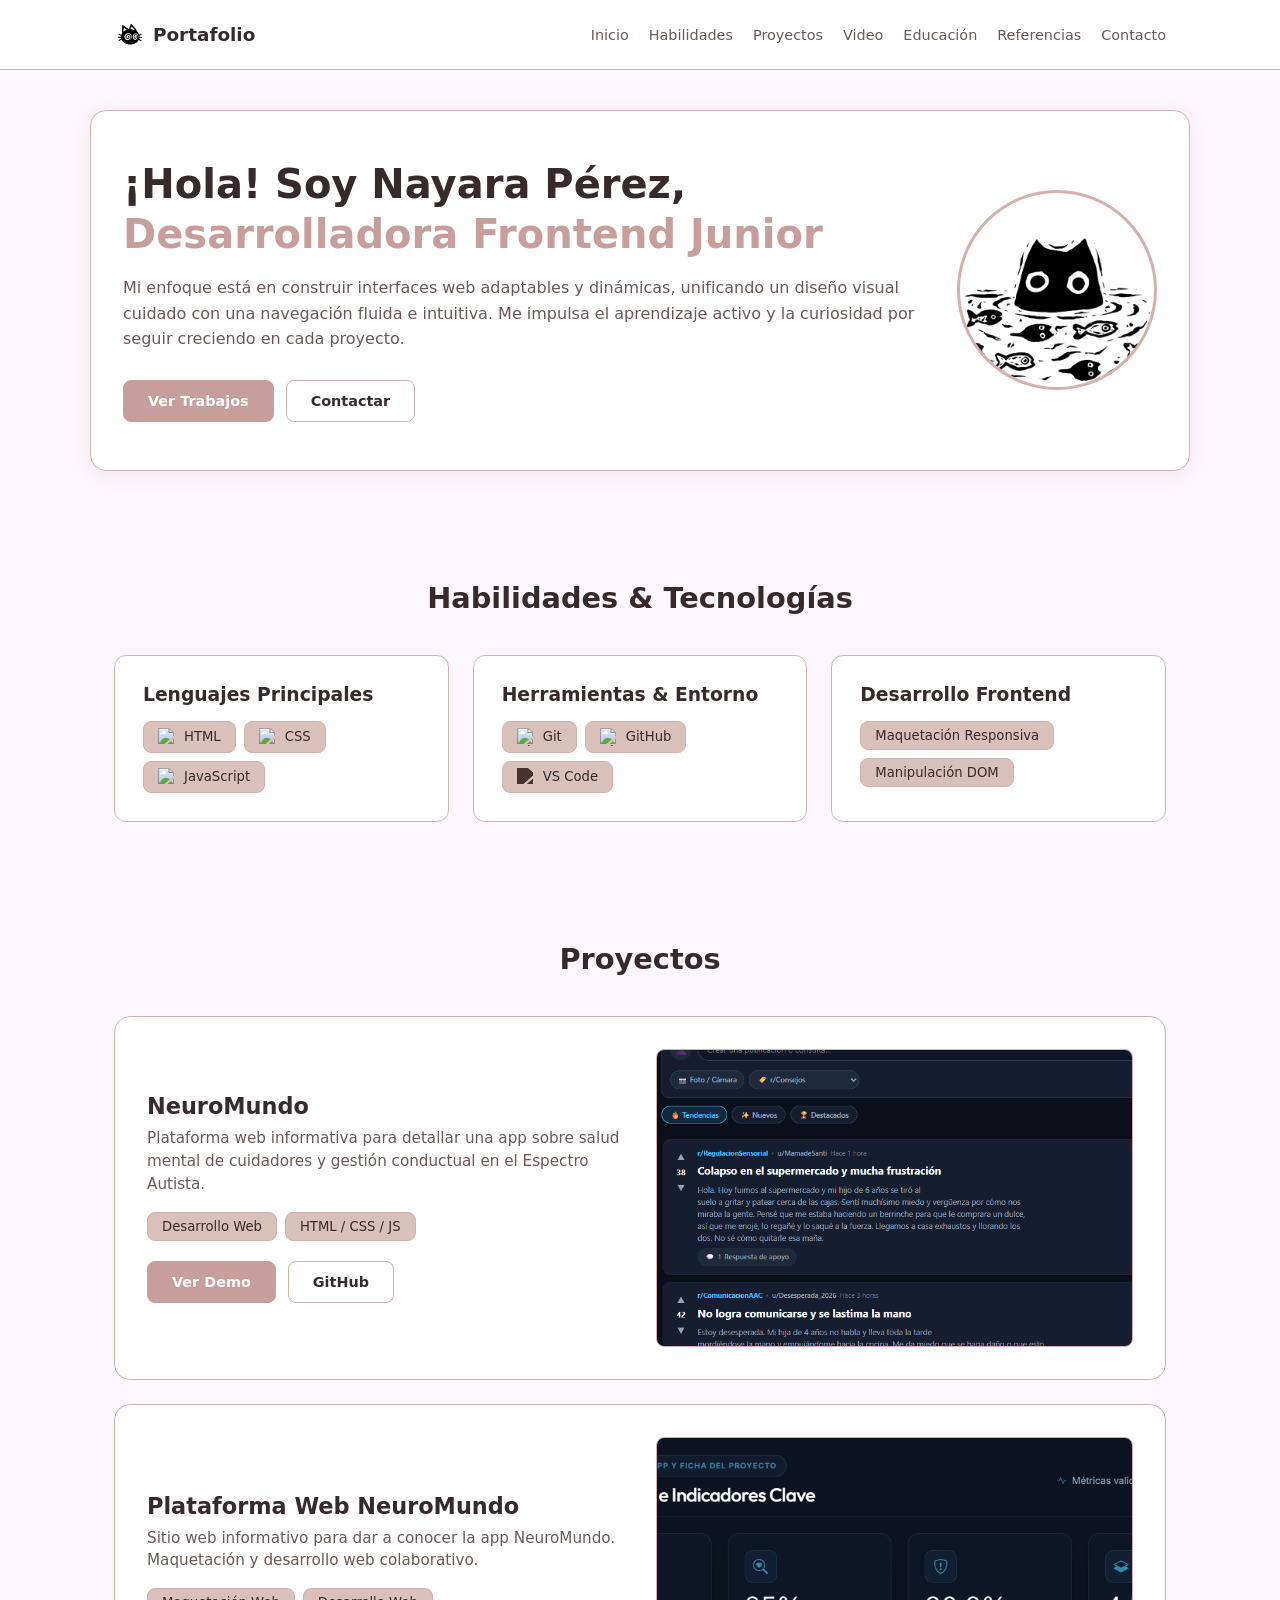
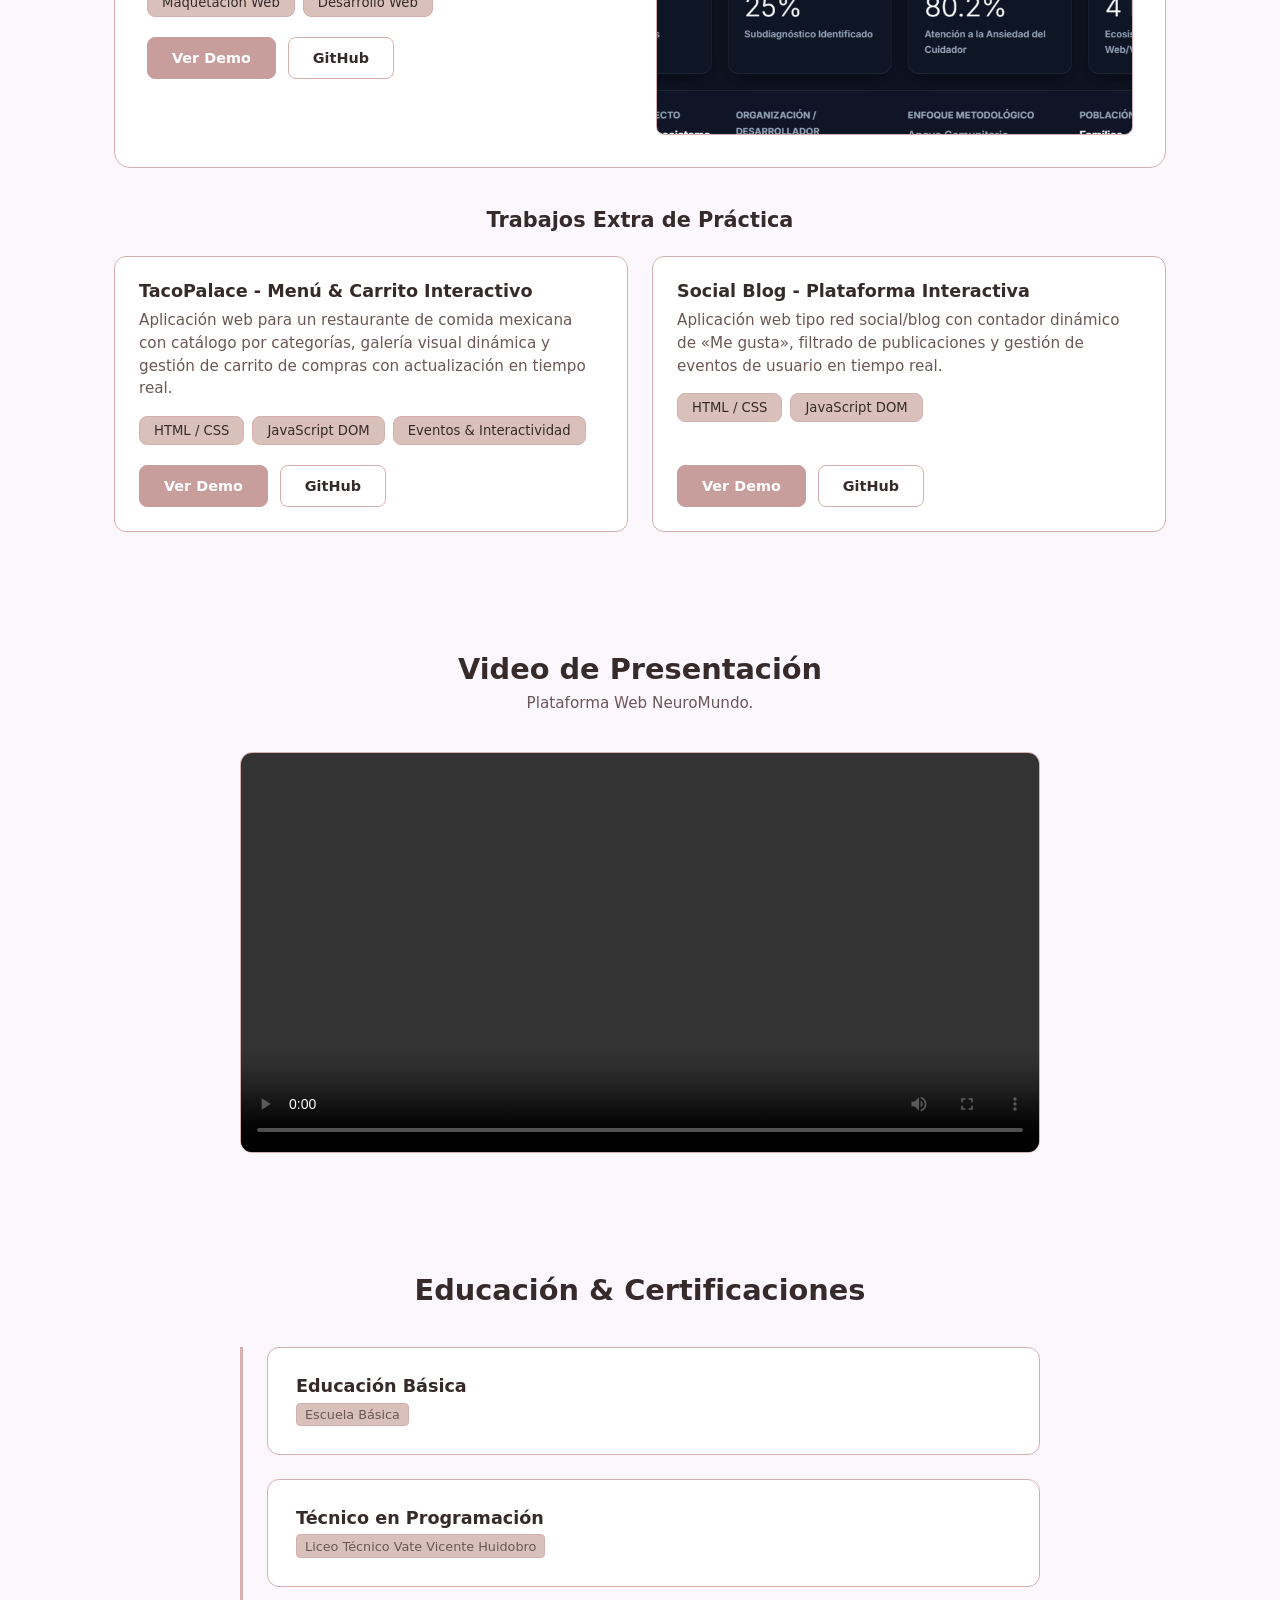
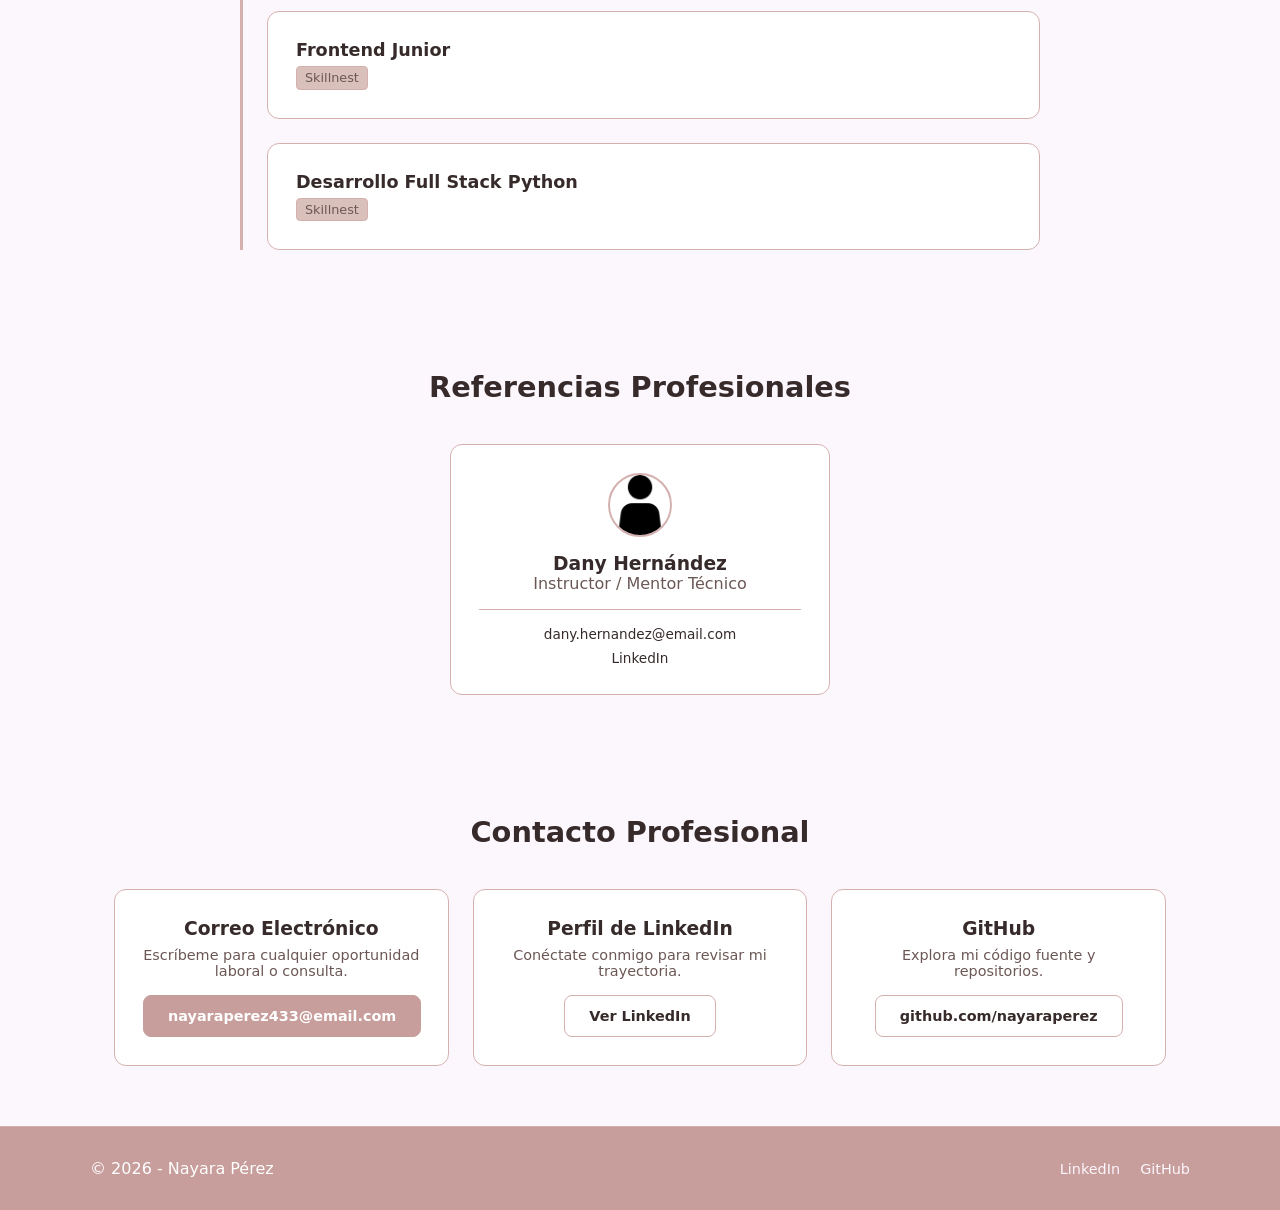
==== commit 73e9d75a: "jn" ====
--- a/Portafolio/index.html
+++ b/Portafolio/index.html
@@ -1,35 +1,33 @@
 <!DOCTYPE html>
 <html lang="es">
+
 <head>
-  <!-- =================================================================
-       ENCABEZADO Y CONFIGURACIÓN BASE
-       ================================================================= -->
+  <!-- ENCABEZADO Y CONFIGURACIÓN BASE -->
   <meta charset="UTF-8">
   <meta name="viewport" content="width=device-width, initial-scale=1.0">
   <title>Portafolio | Nayara Pérez</title>
+
+  <!-- Favicon y Estilos -->
+  <link rel="icon" href="static/img/logo_cat.png" type="image/png">
   <link rel="stylesheet" href="static/css/style.css">
 </head>
+
 <body>
 
-  <!-- =================================================================
-       BARRA DE NAVEGACIÓN
-       ================================================================= -->
+  <!-- BARRA DE NAVEGACIÓN -->
   <nav class="barra-navegacion">
     <div class="contenedor-navegacion">
-      <!-- Logotipo de la marca -->
       <a href="#" class="logotipo">
         <img src="static/img/logo_cat.png" alt="Logotipo personal" class="imagen-logotipo">
         <span>Portafolio</span>
       </a>
 
-      <!-- Botón menú hamburguesa (móviles) -->
       <button class="boton-menu" id="boton-menu" aria-label="Abrir menú de navegación">
         <span class="barra"></span>
         <span class="barra"></span>
         <span class="barra"></span>
       </button>
 
-      <!-- Menú de enlaces principales -->
       <ul class="menu-navegacion" id="menu-navegacion">
         <li><a href="#acerca" class="enlace-navegacion">Inicio</a></li>
         <li><a href="#habilidades" class="enlace-navegacion">Habilidades</a></li>
@@ -42,14 +40,10 @@
     </div>
   </nav>
 
-  <!-- =================================================================
-       CONTENIDO PRINCIPAL
-       ================================================================= -->
+  <!-- CONTENIDO PRINCIPAL -->
   <main>
 
-    <!-- ---------------------------------------------------------------
-         SECCIÓN: ACERCA DE MÍ (PRESENTACIÓN / HERO)
-         --------------------------------------------------------------- -->
+    <!-- SECCIÓN: INICIO / SOBRE MÍ -->
     <section id="acerca" class="acerca">
       <div class="tarjeta-presentacion">
         <div class="contenido-presentacion">
@@ -57,11 +51,13 @@
             ¡Hola! Soy Nayara Pérez,<br>
             <span class="destacado">Desarrolladora Frontend Junior</span>
           </h1>
-          
+
           <p class="descripcion-presentacion">
-            Mi enfoque está en construir interfaces web adaptables y dinámicas, unificando un diseño visual cuidado con una navegación fluida e intuitiva. Me impulsa el aprendizaje activo y la curiosidad por seguir creciendo en cada proyecto.
+            Mi enfoque está en construir interfaces web adaptables y dinámicas, unificando un diseño visual cuidado con
+            una navegación fluida e intuitiva. Me impulsa el aprendizaje activo y la curiosidad por seguir creciendo en
+            cada proyecto.
           </p>
-          
+
           <div class="botones-presentacion">
             <a href="#proyectos" class="boton boton-principal">Ver Trabajos</a>
             <a href="#contacto" class="boton boton-borde">Contactar</a>
@@ -76,122 +72,118 @@
       </div>
     </section>
 
-
-<!-- ---------------------------------------------------------------
-   SECCIÓN: HABILIDADES Y TECNOLOGÍAS
-   --------------------------------------------------------------- -->
-<section id="habilidades" class="habilidades contenedor-seccion">
-  <div class="encabezado-habilidades">
-    <h2 class="titulo-habilidades">Habilidades & Tecnologías</h2>
-  </div>
-
-  <div class="cuadricula-habilidades">
-    <article class="tarjeta-habilidad">
-      <div class="encabezado-tarjeta">
-        <h3>Lenguajes Principales</h3>
-      </div>
-      <div class="etiquetas">
-        <span class="etiqueta">
-          <img src="https://cdn.simpleicons.org/html5/362B2A" alt="HTML" class="icono-etiqueta">
-          HTML
-        </span>
-        <span class="etiqueta">
-          <img src="https://cdn.simpleicons.org/css3/362B2A" alt="CSS" class="icono-etiqueta">
-          CSS
-        </span>
-        <span class="etiqueta">
-          <img src="https://cdn.simpleicons.org/javascript/362B2A" alt="JavaScript" class="icono-etiqueta">
-          JavaScript
-        </span>
-      </div>
-    </article>
-
-    <article class="tarjeta-habilidad">
-      <div class="encabezado-tarjeta">
-        <h3>Herramientas & Entorno</h3>
-      </div>
-      <div class="etiquetas">
-        <span class="etiqueta">
-          <img src="https://cdn.simpleicons.org/git/362B2A" alt="Git" class="icono-etiqueta">
-          Git
-        </span>
-        <span class="etiqueta">
-          <img src="https://cdn.simpleicons.org/github/362B2A" alt="GitHub" class="icono-etiqueta">
-          GitHub
-        </span>
-        <span class="etiqueta">
-          <img src="https://cdn.simpleicons.org/visualstudiocode/362B2A" alt="VS Code" class="icono-etiqueta">
-          VS Code
-        </span>
-      </div>
-    </article>
-
-    <article class="tarjeta-habilidad">
-      <div class="encabezado-tarjeta">
-        <h3>Desarrollo Frontend</h3>
-      </div>
-      <div class="etiquetas">
-        <span class="etiqueta">
-          Maquetación Responsiva
-        </span>
-        <span class="etiqueta">
-          Manipulación DOM
-        </span>
-      </div>
-    </article>
-  </div>
-</section>
-    <!-- ---------------------------------------------------------------
-         SECCIÓN: PROYECTOS 
-         --------------------------------------------------------------- -->
+    <!-- SECCIÓN: HABILIDADES Y TECNOLOGÍAS -->
+    <section id="habilidades" class="habilidades contenedor-seccion">
+      <div class="encabezado-habilidades">
+        <h2 class="titulo-habilidades">Habilidades & Tecnologías</h2>
+      </div>
+
+      <div class="cuadricula-habilidades">
+        <article class="tarjeta-habilidad">
+          <div class="encabezado-tarjeta">
+            <h3>Lenguajes Principales</h3>
+          </div>
+          <div class="etiquetas">
+            <span class="etiqueta">
+              <img src="https://cdn.simpleicons.org/html5/362B2A" alt="HTML" class="icono-etiqueta">
+              HTML
+            </span>
+<span class="etiqueta">
+  <img src="https://cdn.simpleicons.org/css/362B2A" alt="CSS" class="icono-etiqueta">
+  CSS
+</span>
+            <span class="etiqueta">
+              <img src="https://cdn.simpleicons.org/javascript/362B2A" alt="JavaScript" class="icono-etiqueta">
+              JavaScript
+            </span>
+          </div>
+        </article>
+
+        <article class="tarjeta-habilidad">
+          <div class="encabezado-tarjeta">
+            <h3>Herramientas & Entorno</h3>
+          </div>
+          <div class="etiquetas">
+            <span class="etiqueta">
+              <img src="https://cdn.simpleicons.org/git/362B2A" alt="Git" class="icono-etiqueta">
+              Git
+            </span>
+            <span class="etiqueta">
+              <img src="https://cdn.simpleicons.org/github/362B2A" alt="GitHub" class="icono-etiqueta">
+              GitHub
+            </span>
+<span class="etiqueta">
+  <img src="https://cdn.jsdelivr.net/gh/devicons/devicon/icons/vscode/vscode-original.svg" alt="VS Code" class="icono-etiqueta icono-monocromo">
+  VS Code
+</span>
+          </div>
+        </article>
+
+        <article class="tarjeta-habilidad">
+          <div class="encabezado-tarjeta">
+            <h3>Desarrollo Frontend</h3>
+          </div>
+          <div class="etiquetas">
+            <span class="etiqueta">Maquetación Responsiva</span>
+            <span class="etiqueta">Manipulación DOM</span>
+          </div>
+        </article>
+      </div>
+    </section>
+
+    <!-- SECCIÓN: PROYECTOS -->
     <section id="proyectos" class="proyectos contenedor-seccion">
       <div class="encabezado-proyectos">
         <h2 class="titulo-proyectos">Proyectos</h2>
       </div>
 
       <div class="cuadricula-proyectos">
-        <!-- Proyecto 1 -->
         <div class="tarjeta-proyecto">
           <div class="informacion-proyecto">
             <h3 class="nombre-proyecto">NeuroMundo</h3>
             <p class="descripcion-proyecto">
-              Plataforma web informativa para detallar una app sobre salud mental de cuidadores y gestión conductual en el Espectro Autista.
+              Plataforma web informativa para detallar una app sobre salud mental de cuidadores y gestión conductual en
+              el Espectro Autista.
             </p>
-            
+
             <div class="etiquetas">
               <span class="etiqueta">Desarrollo Web</span>
               <span class="etiqueta">HTML / CSS / JS</span>
             </div>
 
             <div class="enlaces-proyecto">
-              <a href="https://iris014.github.io/App-Neuro-Mundo/" target="_blank" rel="noopener" class="boton boton-principal">Ver Demo</a>
-              <a href="https://github.com/Iris014/App-Neuro-Mundo" target="_blank" rel="noopener" class="boton boton-borde">GitHub</a>
+              <a href="https://iris014.github.io/App-Neuro-Mundo/" target="_blank" rel="noopener"
+                class="boton boton-principal">Ver Demo</a>
+              <a href="https://github.com/Iris014/App-Neuro-Mundo" target="_blank" rel="noopener"
+                class="boton boton-borde">GitHub</a>
             </div>
           </div>
 
           <div class="vista-previa-proyecto">
             <div class="marco-vista-previa">
-              <img src="static/img/imagen_proyecto.png" alt="Vista previa del proyecto NeuroMundo" class="imagen-proyecto">
-            </div>
-          </div>
-        </div>
-
-        <!-- Proyecto 2 -->
+              <img src="static/img/imagen_proyecto.png" alt="Vista previa del proyecto NeuroMundo"
+                class="imagen-proyecto">
+            </div>
+          </div>
+        </div>
+
         <div class="tarjeta-proyecto">
           <div class="informacion-proyecto">
             <h3 class="nombre-proyecto">Plataforma Web NeuroMundo</h3>
             <p class="descripcion-proyecto">
               Sitio web informativo para dar a conocer la app NeuroMundo. Maquetación y desarrollo web colaborativo.
             </p>
-            
+
             <div class="etiquetas">
               <span class="etiqueta">Maquetación Web</span>
               <span class="etiqueta">Desarrollo Web</span>
             </div>
 
             <div class="enlaces-proyecto">
-              <a href="https://iris014.github.io/Neu-Industries/" target="_blank" rel="noopener" class="boton boton-principal">Ver Demo</a>
-              <a href="https://github.com/Iris014/Neu-Industries" target="_blank" rel="noopener" class="boton boton-borde">GitHub</a>
+              <a href="https://iris014.github.io/Neu-Industries/" target="_blank" rel="noopener"
+                class="boton boton-principal">Ver Demo</a>
+              <a href="https://github.com/Iris014/Neu-Industries" target="_blank" rel="noopener"
+                class="boton boton-borde">GitHub</a>
             </div>
           </div>
 
@@ -203,17 +195,16 @@
         </div>
       </div>
 
-      <!-- TRABAJOS EXTRA DE PRÁCTICA -->
       <div class="seccion-proyectos-extra">
         <h3 class="subtitulo-proyectos-extra">Trabajos Extra de Práctica</h3>
         <div class="cuadricula-proyectos-extra">
-          
-          <!-- Práctica 1: TacoPalace -->
+
           <article class="tarjeta-proyecto-extra">
             <div class="contenido-proyecto-extra">
               <h4 class="nombre-proyecto-extra">TacoPalace - Menú & Carrito Interactivo</h4>
               <p class="descripcion-proyecto">
-                Aplicación web para un restaurante de comida mexicana con catálogo por categorías, galería visual dinámica y gestión de carrito de compras con actualización en tiempo real.
+                Aplicación web para un restaurante de comida mexicana con catálogo por categorías, galería visual
+                dinámica y gestión de carrito de compras con actualización en tiempo real.
               </p>
               <div class="etiquetas">
                 <span class="etiqueta">HTML / CSS</span>
@@ -222,26 +213,30 @@
               </div>
             </div>
             <div class="enlaces-proyecto">
-              <a href="https://nayaraperez.github.io/TACO/" target="_blank" rel="noopener" class="boton boton-principal">Ver Demo</a>
-              <a href="https://github.com/nayaraperez/TACO" target="_blank" rel="noopener" class="boton boton-borde">GitHub</a>
+              <a href="https://nayaraperez.github.io/TACO/" target="_blank" rel="noopener"
+                class="boton boton-principal">Ver Demo</a>
+              <a href="https://github.com/nayaraperez/TACO" target="_blank" rel="noopener"
+                class="boton boton-borde">GitHub</a>
             </div>
           </article>
 
-          <!-- Práctica 2: Social Blog -->
           <article class="tarjeta-proyecto-extra">
             <div class="contenido-proyecto-extra">
               <h4 class="nombre-proyecto-extra">Social Blog - Plataforma Interactiva</h4>
               <p class="descripcion-proyecto">
-                Aplicación web tipo red social/blog con contador dinámico de «Me gusta», filtrado de publicaciones y gestión de eventos de usuario en tiempo real.
+                Aplicación web tipo red social/blog con contador dinámico de «Me gusta», filtrado de publicaciones y
+                gestión de eventos de usuario en tiempo real.
               </p>
               <div class="etiquetas">
-                <span class="etiqueta">HTML / CSS3</span>
+                <span class="etiqueta">HTML / CSS</span>
                 <span class="etiqueta">JavaScript DOM</span>
               </div>
             </div>
             <div class="enlaces-proyecto">
-              <a href=" https://nayaraperez.github.io/Like/" target="_blank" rel="noopener" class="boton boton-principal">Ver Demo</a>
-              <a href="https://github.com/nayaraperez/Like" target="_blank" rel="noopener" class="boton boton-borde">GitHub</a>
+              <a href="https://nayaraperez.github.io/Like/" target="_blank" rel="noopener"
+                class="boton boton-principal">Ver Demo</a>
+              <a href="https://github.com/nayaraperez/Like" target="_blank" rel="noopener"
+                class="boton boton-borde">GitHub</a>
             </div>
           </article>
 
@@ -249,9 +244,7 @@
       </div>
     </section>
 
-    <!-- ---------------------------------------------------------------
-         SECCIÓN: VIDEO DEMOSTRACIÓN
-         --------------------------------------------------------------- -->
+    <!-- SECCIÓN: VIDEO DEMOSTRACIÓN -->
     <section id="video-demostracion" class="seccion-video contenedor-seccion">
       <div class="encabezado-video">
         <h2 class="titulo-video">Video de Presentación</h2>
@@ -259,16 +252,15 @@
       </div>
 
       <div class="contenedor-video">
-        <video controls poster="static/img/portada.jpg">
-          <source src="static/video/Loom _ Free Screen & Video Recording Software _ Loom - 14 August 2026 (1).mp4" type="video/mp4">
+        <video controls>
+          <source src="static/video/Loom _ Free Screen & Video Recording Software _ Loom - 14 August 2026 (1).mp4"
+            type="video/mp4">
           Tu navegador no soporta la reproducción de video HTML5.
         </video>
       </div>
     </section>
 
-    <!-- ---------------------------------------------------------------
-         SECCIÓN: EDUCACIÓN Y CERTIFICACIONES
-         --------------------------------------------------------------- -->
+    <!-- SECCIÓN: EDUCACIÓN -->
     <section id="educacion" class="educacion contenedor-seccion">
       <div class="encabezado-educacion">
         <h2 class="titulo-educacion">Educación & Certificaciones</h2>
@@ -297,9 +289,7 @@
       </div>
     </section>
 
-    <!-- ---------------------------------------------------------------
-         SECCIÓN: REFERENCIAS PROFESIONALES
-         --------------------------------------------------------------- -->
+    <!-- SECCIÓN: REFERENCIAS -->
     <section id="referencias" class="referencias contenedor-seccion">
       <div class="encabezado-referencias">
         <h2 class="titulo-referencias">Referencias Profesionales</h2>
@@ -312,7 +302,7 @@
           </div>
           <h3>Dany Hernández</h3>
           <p class="cargo-referencia">Instructor / Mentor Técnico</p>
-          
+
           <div class="contactos-referencia">
             <a href="mailto:dany.hernandez@email.com" class="item-contacto-referencia">dany.hernandez@email.com</a>
             <a href="https://linkedin.com" target="_blank" rel="noopener" class="item-contacto-referencia">LinkedIn</a>
@@ -321,9 +311,7 @@
       </div>
     </section>
 
-    <!-- ---------------------------------------------------------------
-         SECCIÓN: CONTACTO PROFESIONAL
-         --------------------------------------------------------------- -->
+    <!-- SECCIÓN: CONTACTO -->
     <section id="contacto" class="contacto contenedor-seccion">
       <div class="encabezado-contacto">
         <h2 class="titulo-contacto">Contacto Profesional</h2>
@@ -339,22 +327,22 @@
         <article class="tarjeta-contacto">
           <h3>Perfil de LinkedIn</h3>
           <p>Conéctate conmigo para revisar mi trayectoria.</p>
-          <a href="https://www.linkedin.com/in/nayara-p%C3%A9rez-1a4970438/" target="_blank" rel="noopener" class="boton boton-borde">Ver LinkedIn</a>
+          <a href="https://www.linkedin.com/in/nayara-p%C3%A9rez-1a4970438/" target="_blank" rel="noopener"
+            class="boton boton-borde">Ver LinkedIn</a>
         </article>
 
         <article class="tarjeta-contacto">
           <h3>GitHub</h3>
           <p>Explora mi código fuente y repositorios.</p>
-          <a href="https://github.com/nayaraperez" target="_blank" rel="noopener" class="boton boton-borde">github.com/nayaraperez</a>
+          <a href="https://github.com/nayaraperez" target="_blank" rel="noopener"
+            class="boton boton-borde">github.com/nayaraperez</a>
         </article>
       </div>
     </section>
 
   </main>
 
-  <!-- =================================================================
-       PIE DE PÁGINA (FOOTER)
-       ================================================================= -->
+  <!-- PIE DE PÁGINA -->
   <footer class="pie-pagina">
     <div class="contenedor-pie-pagina">
       <p>&copy; 2026 - Nayara Pérez</p>
@@ -365,9 +353,7 @@
     </div>
   </footer>
 
-  <!-- =================================================================
-       SCRIPTS DE INTERACTIVIDAD
-       ================================================================= -->
   <script src="static/js/script.js"></script>
 </body>
+
 </html>
--- a/Portafolio/static/css/style.css
+++ b/Portafolio/static/css/style.css
@@ -10,6 +10,7 @@
 
 html {
   scroll-behavior: smooth;
+  scroll-padding-top: 80px; /* Offset para que la barra no tape títulos */
 }
 
 body {
@@ -19,7 +20,7 @@
 }
 
 /* =================================================================
-   2. ANIMACIÓN DE REVELADO SIMPLE (.revelar)
+   2. ANIMACIÓN DE REVELADO SIMPLE
    ================================================================= */
 .revelar {
   opacity: 0;
@@ -165,10 +166,20 @@
   background-color: #D9C0BB;
   color: #362B2A;
   border: 1px solid #D4B1AF;
-  padding: 5.6px 12px;
-  border-radius: 6px;
+  padding: 6px 14px;
+  border-radius: 8px;
   font-size: 13.2px;
   font-weight: 500;
+  display: inline-flex;
+  align-items: center;
+  gap: 8px;
+}
+
+.icono-etiqueta {
+  width: 18px;
+  height: 18px;
+  object-fit: contain;
+  flex-shrink: 0;
 }
 
 /* =================================================================
@@ -183,24 +194,7 @@
 .tarjeta-presentacion {
   width: 100%;
   max-width: 1100px;
-  
-  /* -------------------------------------------------------------
-     OPCIONES PARA CAMBIAR EL FONDO DE LA CAJA DE INICIO / SOBRE MÍ:
-     
-     Option 1: Fondo blanco estándar
-     background-color: #ffffff;
-
-     Option 2: Fondo pastel suave
-     background-color: #fff6f8;
-
-     Option 3: Degradado sutil con la paleta de colores
-     background: linear-gradient(135deg, #ffffff 0%, #fbeeed 100%);
-
-     Option 4: Imagen de fondo (descomenta y coloca tu ruta)
-     background: url('../img/tu_fondo.jpg') center/cover no-repeat;
-     ------------------------------------------------------------- */
   background-color: #ffffff;
-
   border: 1px solid #D4B1AF;
   border-radius: 16px;
   padding: 48px 32px;
@@ -269,31 +263,45 @@
   margin: 0 auto;
 }
 
-.encabezado-habilidades, .encabezado-proyectos, .encabezado-video, .encabezado-educacion, .encabezado-referencias, .encabezado-contacto {
+.encabezado-habilidades, 
+.encabezado-proyectos, 
+.encabezado-video, 
+.encabezado-educacion, 
+.encabezado-referencias, 
+.encabezado-contacto {
   text-align: center;
   margin-bottom: 40px;
 }
 
-.titulo-habilidades, .titulo-proyectos, .titulo-video, .titulo-educacion, .titulo-referencias, .titulo-contacto {
+.titulo-habilidades, 
+.titulo-proyectos, 
+.titulo-video, 
+.titulo-educacion, 
+.titulo-referencias, 
+.titulo-contacto {
   font-size: 28.8px;
   font-weight: 700;
   color: #362B2A;
 }
 
-.subtitulo-video, .subtitulo-contacto {
+.subtitulo-video, 
+.subtitulo-contacto {
   font-size: 15.2px;
   color: #6B5856;
   margin-top: 8px;
 }
 
-/* CUADRÍCULAS Y TARJETAS */
-.cuadricula-habilidades, .contenedor-tarjetas-contacto {
+.cuadricula-habilidades, 
+.contenedor-tarjetas-contacto {
   display: grid;
   grid-template-columns: repeat(auto-fit, minmax(280px, 1fr));
   gap: 24px;
 }
 
-.tarjeta-habilidad, .tarjeta-linea-tiempo, .tarjeta-referencia, .tarjeta-contacto {
+.tarjeta-habilidad, 
+.tarjeta-linea-tiempo, 
+.tarjeta-referencia, 
+.tarjeta-contacto {
   background-color: #ffffff;
   border: 1px solid #D4B1AF;
   border-radius: 12px;
@@ -312,7 +320,7 @@
 }
 
 /* =================================================================
-   7. SECCIÓN PROYECTOS Y TRABAJOS EXTRA DE PRÁCTICA
+   7. SECCIÓN PROYECTOS Y TRABAJOS EXTRA
    ================================================================= */
 .cuadricula-proyectos {
   display: flex;
@@ -331,10 +339,7 @@
   align-items: center;
 }
 
-.informacion-proyecto {
-  flex: 1 1 280px;
-}
-
+.informacion-proyecto, 
 .vista-previa-proyecto {
   flex: 1 1 280px;
 }
@@ -373,7 +378,6 @@
   object-fit: cover;
 }
 
-/* ESTILOS TRABAJOS EXTRA DE PRÁCTICA (DOS CAJAS JUNTA EN CUADRÍCULA) */
 .seccion-proyectos-extra {
   margin-top: 40px;
 }
@@ -602,29 +606,6 @@
 }
 
 
-
-
-
-
-
-
-/* -- habilidades -- */
-.etiqueta {
-  background-color: #D9C0BB;
-  color: #362B2A;
-  border: 1px solid #D4B1AF;
-  padding: 6px 14px;
-  border-radius: 8px;
-  font-size: 13.2px;
-  font-weight: 500;
-  display: inline-flex;
-  align-items: center;
-  gap: 8px;
-}
-
-.icono-etiqueta {
-  width: 18px;
-  height: 18px;
-  object-fit: contain;
-  flex-shrink: 0;
+.icono-monocromo {
+  filter: brightness(0) saturate(100%) invert(18%) sepia(11%) saturate(1211%) hue-rotate(314deg) brightness(97%) contrast(88%);
 }
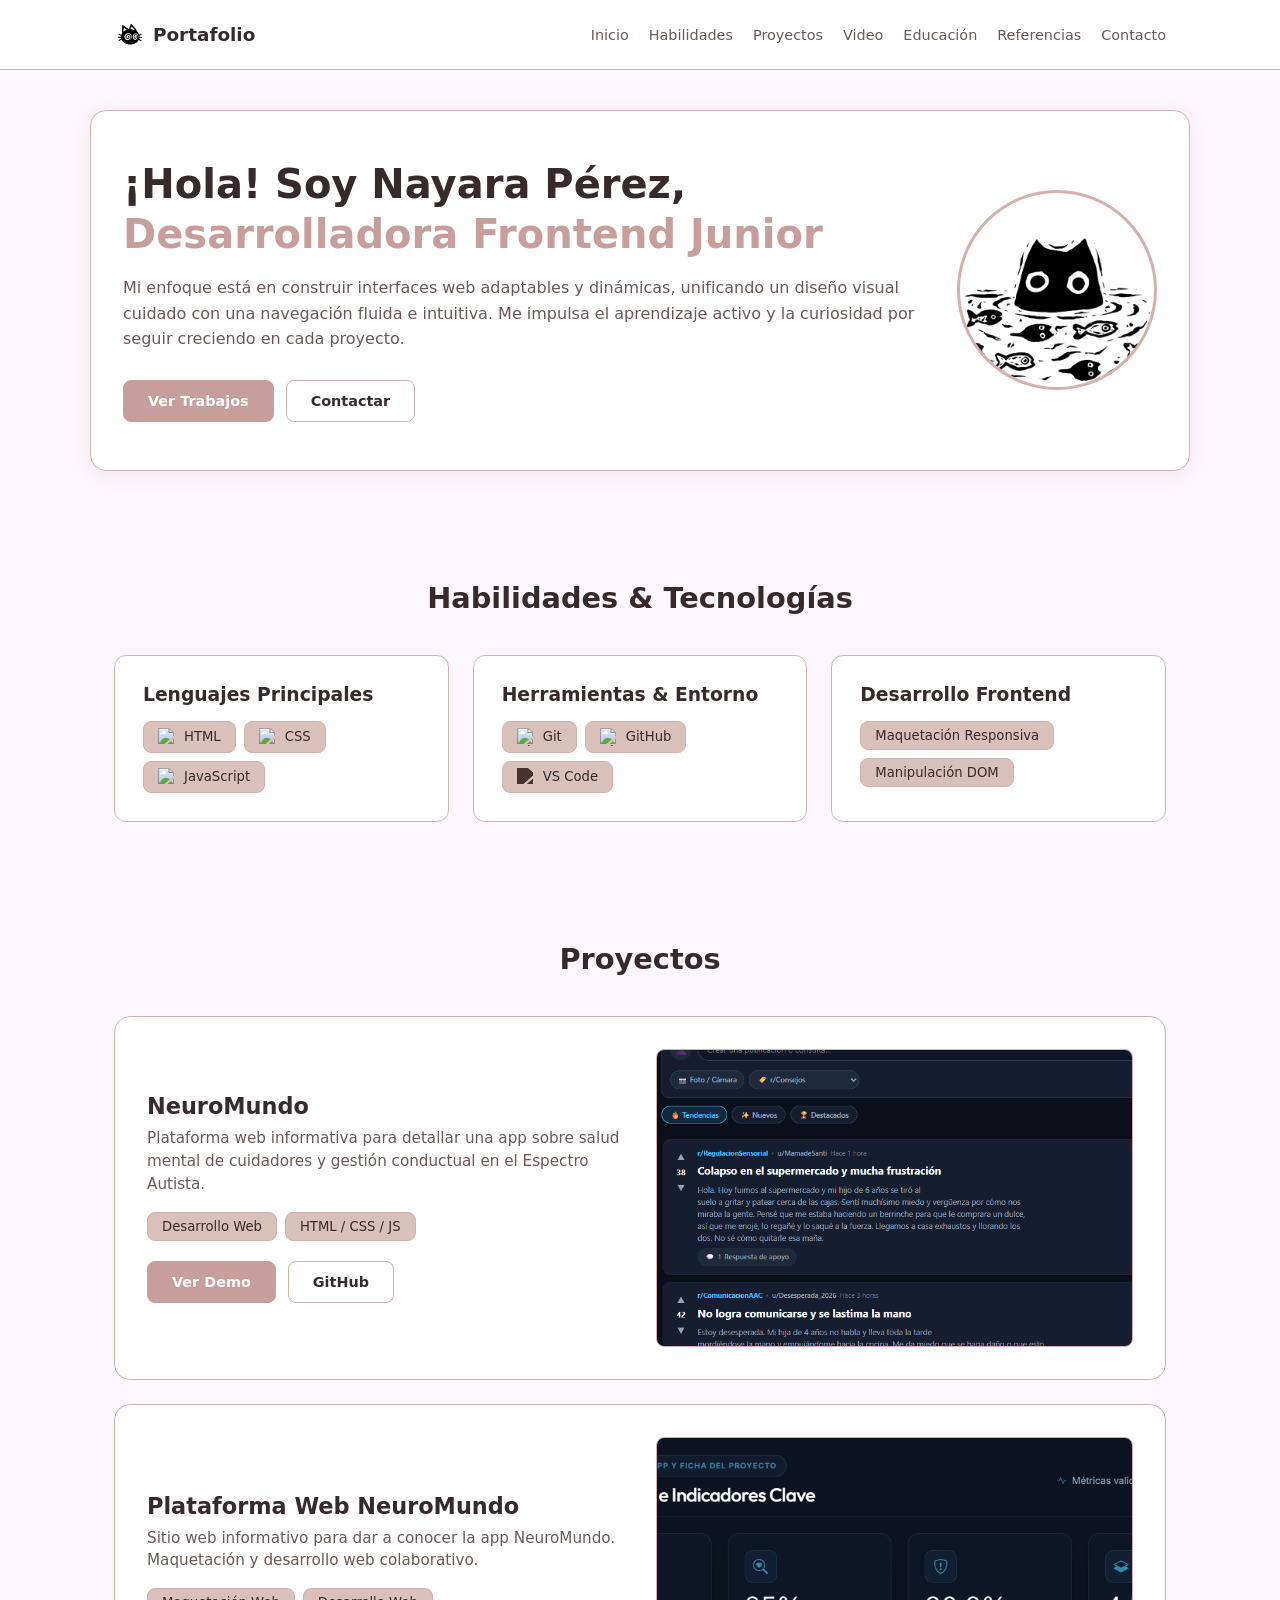
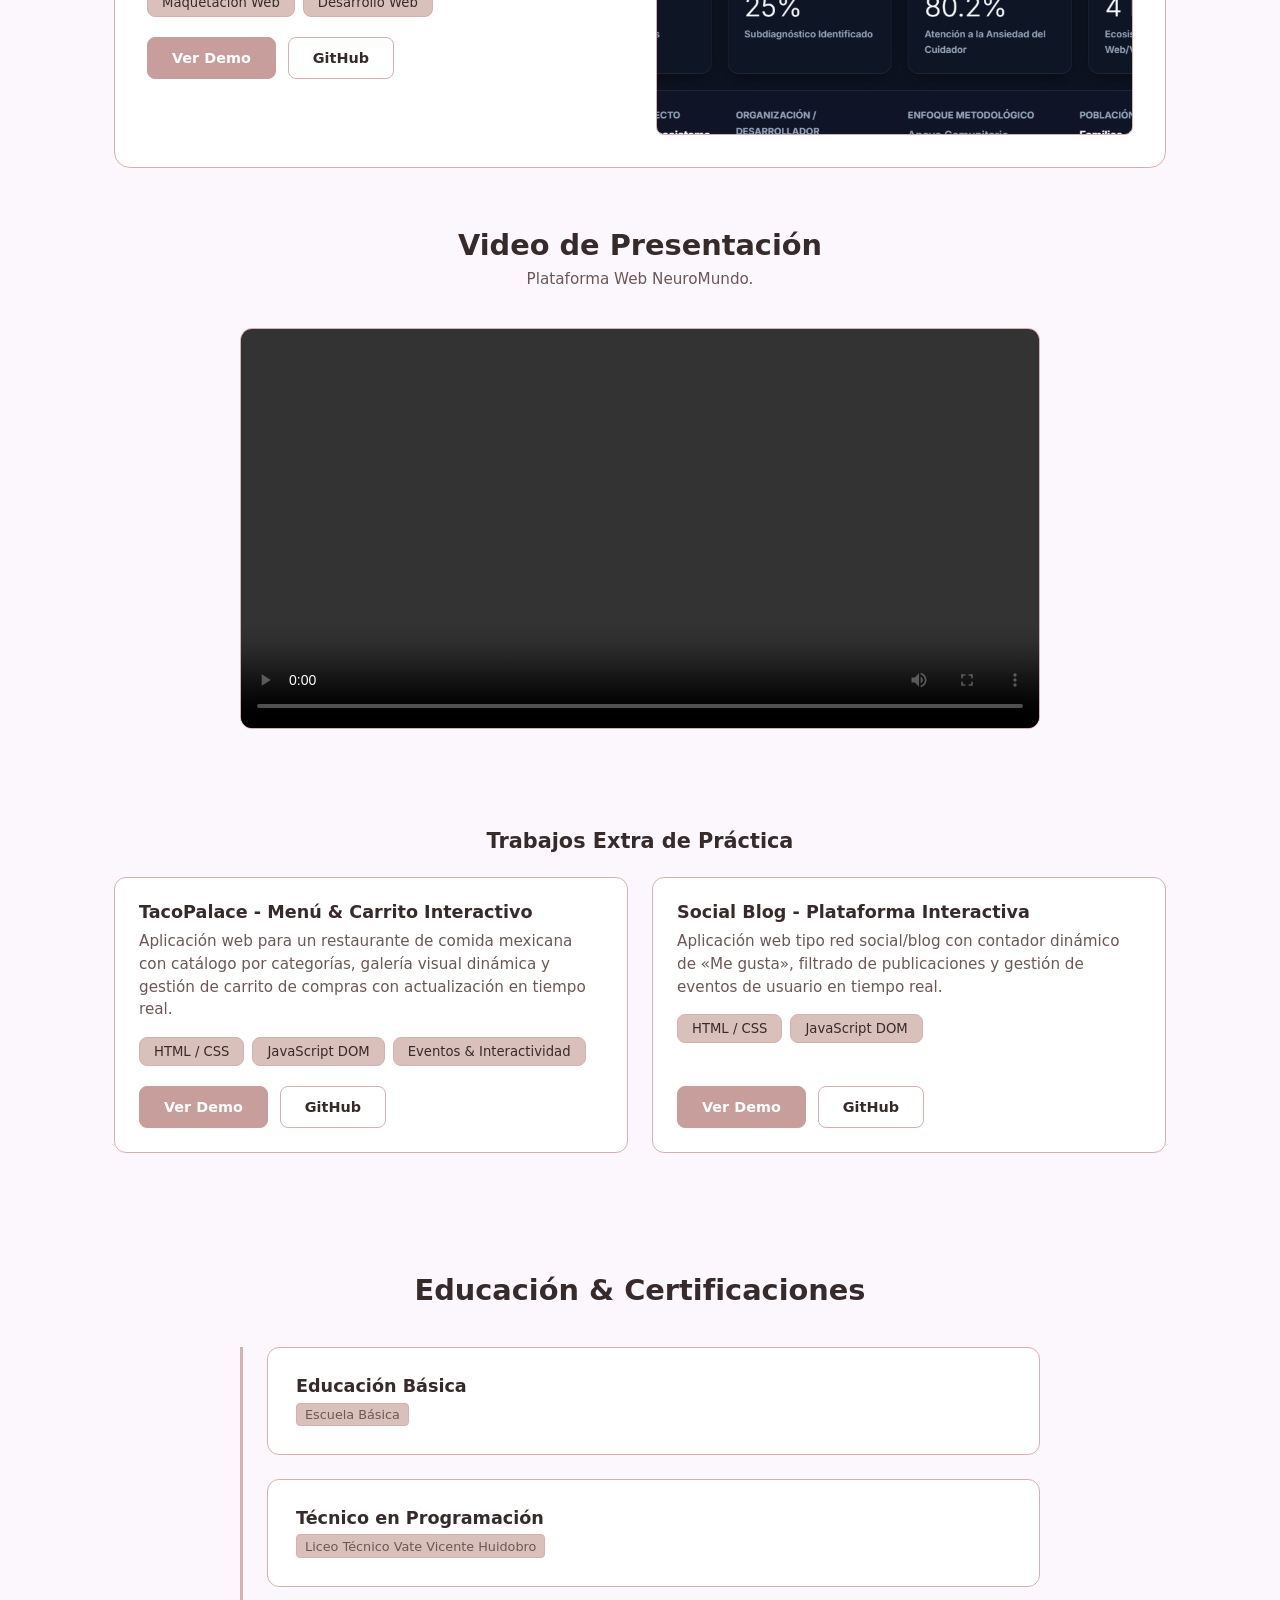
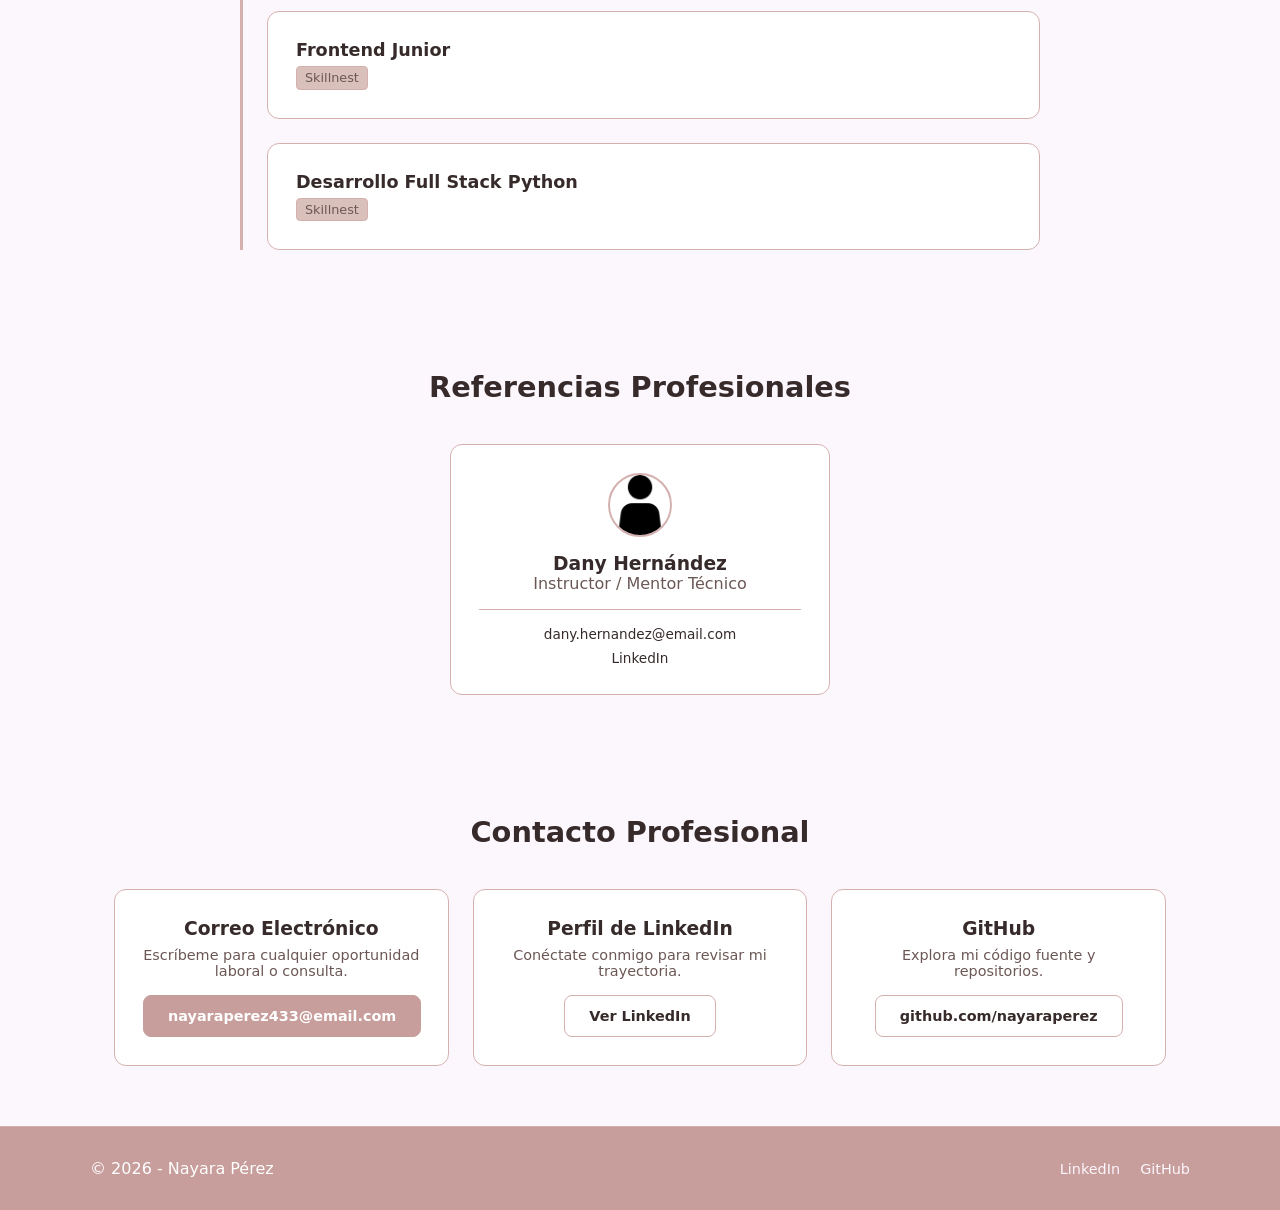
==== commit 88291494: "ok" ====
--- a/Portafolio/index.html
+++ b/Portafolio/index.html
@@ -2,12 +2,10 @@
 <html lang="es">
 
 <head>
-  <!-- ENCABEZADO Y CONFIGURACIÓN BASE -->
   <meta charset="UTF-8">
   <meta name="viewport" content="width=device-width, initial-scale=1.0">
+  <meta name="author" content="Nayara Pérez">
   <title>Portafolio | Nayara Pérez</title>
-
-  <!-- Favicon y Estilos -->
   <link rel="icon" href="static/img/logo_cat.png" type="image/png">
   <link rel="stylesheet" href="static/css/style.css">
 </head>
@@ -43,7 +41,7 @@
   <!-- CONTENIDO PRINCIPAL -->
   <main>
 
-    <!-- SECCIÓN: INICIO / SOBRE MÍ -->
+    <!-- INICIO / SOBRE MÍ -->
     <section id="acerca" class="acerca">
       <div class="tarjeta-presentacion">
         <div class="contenido-presentacion">
@@ -72,14 +70,14 @@
       </div>
     </section>
 
-    <!-- SECCIÓN: HABILIDADES Y TECNOLOGÍAS -->
+    <!-- HABILIDADES Y TECNOLOGÍAS -->
     <section id="habilidades" class="habilidades contenedor-seccion">
       <div class="encabezado-habilidades">
         <h2 class="titulo-habilidades">Habilidades & Tecnologías</h2>
       </div>
 
       <div class="cuadricula-habilidades">
-        <article class="tarjeta-habilidad">
+        <div class="tarjeta-habilidad">
           <div class="encabezado-tarjeta">
             <h3>Lenguajes Principales</h3>
           </div>
@@ -88,18 +86,18 @@
               <img src="https://cdn.simpleicons.org/html5/362B2A" alt="HTML" class="icono-etiqueta">
               HTML
             </span>
-<span class="etiqueta">
-  <img src="https://cdn.simpleicons.org/css/362B2A" alt="CSS" class="icono-etiqueta">
-  CSS
-</span>
+            <span class="etiqueta">
+              <img src="https://cdn.simpleicons.org/css/362B2A" alt="CSS" class="icono-etiqueta">
+              CSS
+            </span>
             <span class="etiqueta">
               <img src="https://cdn.simpleicons.org/javascript/362B2A" alt="JavaScript" class="icono-etiqueta">
               JavaScript
             </span>
           </div>
-        </article>
-
-        <article class="tarjeta-habilidad">
+        </div>
+
+        <div class="tarjeta-habilidad">
           <div class="encabezado-tarjeta">
             <h3>Herramientas & Entorno</h3>
           </div>
@@ -112,14 +110,15 @@
               <img src="https://cdn.simpleicons.org/github/362B2A" alt="GitHub" class="icono-etiqueta">
               GitHub
             </span>
-<span class="etiqueta">
-  <img src="https://cdn.jsdelivr.net/gh/devicons/devicon/icons/vscode/vscode-original.svg" alt="VS Code" class="icono-etiqueta icono-monocromo">
-  VS Code
-</span>
-          </div>
-        </article>
-
-        <article class="tarjeta-habilidad">
+            <span class="etiqueta">
+              <img src="https://cdn.jsdelivr.net/gh/devicons/devicon/icons/vscode/vscode-original.svg" alt="VS Code"
+                class="icono-etiqueta icono-monocromo">
+              VS Code
+            </span>
+          </div>
+        </div>
+
+        <div class="tarjeta-habilidad">
           <div class="encabezado-tarjeta">
             <h3>Desarrollo Frontend</h3>
           </div>
@@ -127,11 +126,11 @@
             <span class="etiqueta">Maquetación Responsiva</span>
             <span class="etiqueta">Manipulación DOM</span>
           </div>
-        </article>
-      </div>
-    </section>
-
-    <!-- SECCIÓN: PROYECTOS -->
+        </div>
+      </div>
+    </section>
+
+    <!-- PROYECTOS -->
     <section id="proyectos" class="proyectos contenedor-seccion">
       <div class="encabezado-proyectos">
         <h2 class="titulo-proyectos">Proyectos</h2>
@@ -152,9 +151,9 @@
             </div>
 
             <div class="enlaces-proyecto">
-              <a href="https://iris014.github.io/App-Neuro-Mundo/" target="_blank" rel="noopener"
+              <a href="https://nayaraperez.github.io/App_Neuro-Mundo/" target="_blank" rel="noopener"
                 class="boton boton-principal">Ver Demo</a>
-              <a href="https://github.com/Iris014/App-Neuro-Mundo" target="_blank" rel="noopener"
+              <a href="https://github.com/nayaraperez/App_Neuro-Mundo" target="_blank" rel="noopener"
                 class="boton boton-borde">GitHub</a>
             </div>
           </div>
@@ -180,9 +179,9 @@
             </div>
 
             <div class="enlaces-proyecto">
-              <a href="https://iris014.github.io/Neu-Industries/" target="_blank" rel="noopener"
+              <a href="https://nayaraperez.github.io/Neu_Industries_Web/" target="_blank" rel="noopener"
                 class="boton boton-principal">Ver Demo</a>
-              <a href="https://github.com/Iris014/Neu-Industries" target="_blank" rel="noopener"
+              <a href="https://github.com/nayaraperez/Neu_Industries_Web" target="_blank" rel="noopener"
                 class="boton boton-borde">GitHub</a>
             </div>
           </div>
@@ -195,11 +194,31 @@
         </div>
       </div>
 
+
+      <!-- VIDEO DEMOSTRACIÓN -->
+      <section id="video-demostracion" class="seccion-video contenedor-seccion">
+        <div class="encabezado-video">
+          <h2 class="titulo-video">Video de Presentación</h2>
+          <p class="subtitulo-video">Plataforma Web NeuroMundo.</p>
+        </div>
+
+        <div class="contenedor-video">
+          <video controls>
+            <source src="static/video/Loom _ Free Screen & Video Recording Software _ Loom - 14 August 2026 (1).mp4"
+              type="video/mp4">
+            Tu navegador no soporta la reproducción de video HTML5.
+          </video>
+        </div>
+      </section>
+
+
+
+
       <div class="seccion-proyectos-extra">
         <h3 class="subtitulo-proyectos-extra">Trabajos Extra de Práctica</h3>
         <div class="cuadricula-proyectos-extra">
 
-          <article class="tarjeta-proyecto-extra">
+          <div class="tarjeta-proyecto-extra">
             <div class="contenido-proyecto-extra">
               <h4 class="nombre-proyecto-extra">TacoPalace - Menú & Carrito Interactivo</h4>
               <p class="descripcion-proyecto">
@@ -213,14 +232,14 @@
               </div>
             </div>
             <div class="enlaces-proyecto">
-              <a href="https://nayaraperez.github.io/TACO/" target="_blank" rel="noopener"
+              <a href=" https://nayaraperez.github.io/Taco_Palace/" target="_blank" rel="noopener"
                 class="boton boton-principal">Ver Demo</a>
               <a href="https://github.com/nayaraperez/TACO" target="_blank" rel="noopener"
                 class="boton boton-borde">GitHub</a>
             </div>
-          </article>
-
-          <article class="tarjeta-proyecto-extra">
+          </div>
+
+          <div class="tarjeta-proyecto-extra">
             <div class="contenido-proyecto-extra">
               <h4 class="nombre-proyecto-extra">Social Blog - Plataforma Interactiva</h4>
               <p class="descripcion-proyecto">
@@ -238,65 +257,51 @@
               <a href="https://github.com/nayaraperez/Like" target="_blank" rel="noopener"
                 class="boton boton-borde">GitHub</a>
             </div>
-          </article>
-
-        </div>
-      </div>
-    </section>
-
-    <!-- SECCIÓN: VIDEO DEMOSTRACIÓN -->
-    <section id="video-demostracion" class="seccion-video contenedor-seccion">
-      <div class="encabezado-video">
-        <h2 class="titulo-video">Video de Presentación</h2>
-        <p class="subtitulo-video">Plataforma Web NeuroMundo.</p>
-      </div>
-
-      <div class="contenedor-video">
-        <video controls>
-          <source src="static/video/Loom _ Free Screen & Video Recording Software _ Loom - 14 August 2026 (1).mp4"
-            type="video/mp4">
-          Tu navegador no soporta la reproducción de video HTML5.
-        </video>
-      </div>
-    </section>
-
-    <!-- SECCIÓN: EDUCACIÓN -->
+          </div>
+
+        </div>
+      </div>
+    </section>
+
+
+
+    <!-- EDUCACIÓN -->
     <section id="educacion" class="educacion contenedor-seccion">
       <div class="encabezado-educacion">
         <h2 class="titulo-educacion">Educación & Certificaciones</h2>
       </div>
 
       <div class="linea-tiempo">
-        <article class="tarjeta-linea-tiempo">
+        <div class="tarjeta-linea-tiempo">
           <h3 class="titulo-estudio">Educación Básica</h3>
           <span class="insignia-institucion">Escuela Básica</span>
-        </article>
-
-        <article class="tarjeta-linea-tiempo">
+        </div>
+
+        <div class="tarjeta-linea-tiempo">
           <h3 class="titulo-estudio">Técnico en Programación</h3>
           <span class="insignia-institucion">Liceo Técnico Vate Vicente Huidobro</span>
-        </article>
-
-        <article class="tarjeta-linea-tiempo">
+        </div>
+
+        <div class="tarjeta-linea-tiempo">
           <h3 class="titulo-estudio">Frontend Junior</h3>
           <span class="insignia-institucion">Skillnest</span>
-        </article>
-
-        <article class="tarjeta-linea-tiempo">
+        </div>
+
+        <div class="tarjeta-linea-tiempo">
           <h3 class="titulo-estudio">Desarrollo Full Stack Python</h3>
           <span class="insignia-institucion">Skillnest</span>
-        </article>
-      </div>
-    </section>
-
-    <!-- SECCIÓN: REFERENCIAS -->
+        </div>
+      </div>
+    </section>
+
+    <!-- REFERENCIAS -->
     <section id="referencias" class="referencias contenedor-seccion">
       <div class="encabezado-referencias">
         <h2 class="titulo-referencias">Referencias Profesionales</h2>
       </div>
 
       <div class="cuadricula-referencias">
-        <article class="tarjeta-referencia">
+        <div class="tarjeta-referencia">
           <div class="contenedor-avatar-referencia">
             <img src="static/img/persona.png" alt="Fotografía de Dany Hernández" class="imagen-referencia">
           </div>
@@ -307,36 +312,36 @@
             <a href="mailto:dany.hernandez@email.com" class="item-contacto-referencia">dany.hernandez@email.com</a>
             <a href="https://linkedin.com" target="_blank" rel="noopener" class="item-contacto-referencia">LinkedIn</a>
           </div>
-        </article>
-      </div>
-    </section>
-
-    <!-- SECCIÓN: CONTACTO -->
+        </div>
+      </div>
+    </section>
+
+    <!-- CONTACTO -->
     <section id="contacto" class="contacto contenedor-seccion">
       <div class="encabezado-contacto">
         <h2 class="titulo-contacto">Contacto Profesional</h2>
       </div>
 
       <div class="contenedor-tarjetas-contacto">
-        <article class="tarjeta-contacto">
+        <div class="tarjeta-contacto">
           <h3>Correo Electrónico</h3>
           <p>Escríbeme para cualquier oportunidad laboral o consulta.</p>
           <a href="mailto:nayaraperez433@email.com" class="boton boton-principal">nayaraperez433@email.com</a>
-        </article>
-
-        <article class="tarjeta-contacto">
+        </div>
+
+        <div class="tarjeta-contacto">
           <h3>Perfil de LinkedIn</h3>
           <p>Conéctate conmigo para revisar mi trayectoria.</p>
           <a href="https://www.linkedin.com/in/nayara-p%C3%A9rez-1a4970438/" target="_blank" rel="noopener"
             class="boton boton-borde">Ver LinkedIn</a>
-        </article>
-
-        <article class="tarjeta-contacto">
+        </div>
+
+        <div class="tarjeta-contacto">
           <h3>GitHub</h3>
           <p>Explora mi código fuente y repositorios.</p>
           <a href="https://github.com/nayaraperez" target="_blank" rel="noopener"
             class="boton boton-borde">github.com/nayaraperez</a>
-        </article>
+        </div>
       </div>
     </section>
 
